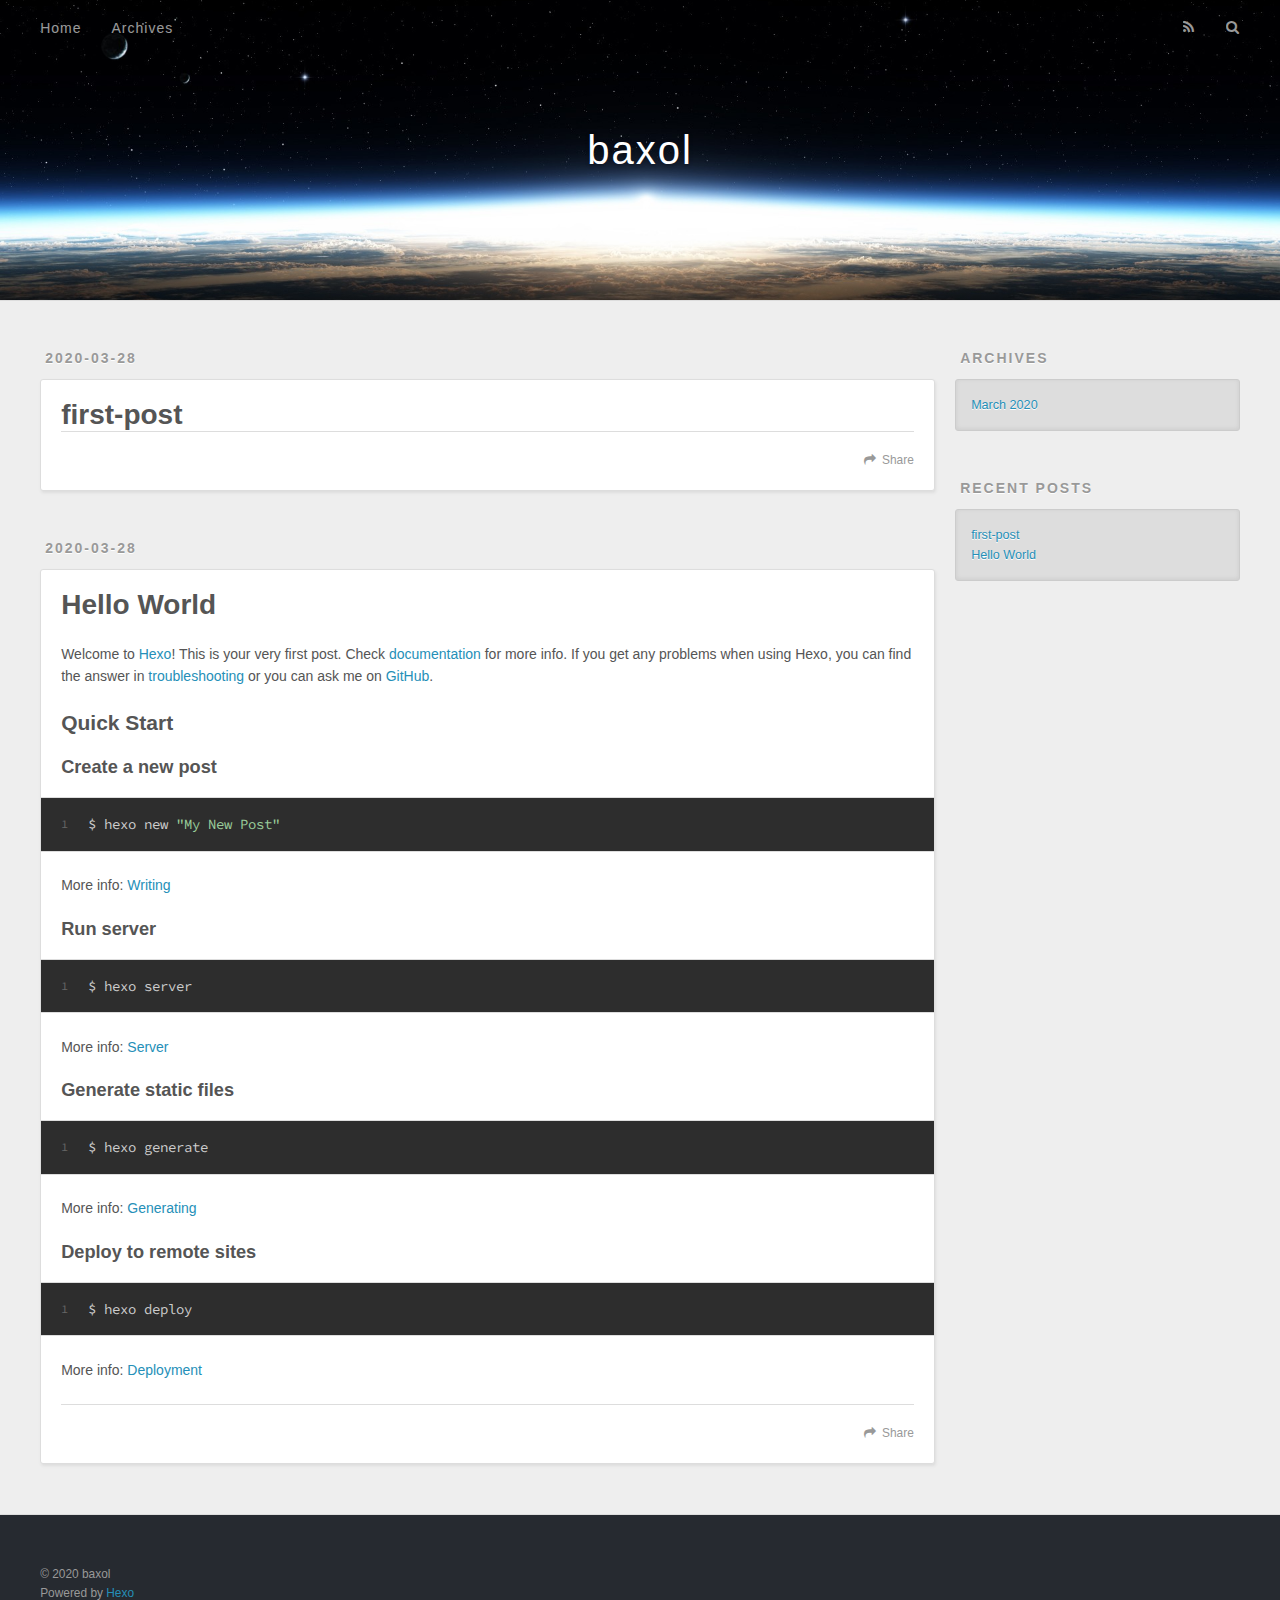
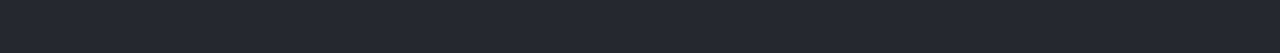
==== index.html @ c167719d "Site updated: 2020-03-28 19:07:55" ====
<!DOCTYPE html>
<html>
<head>
  <meta charset="utf-8">
  

  
  <title>baxol</title>
  <meta name="viewport" content="width=device-width, initial-scale=1, maximum-scale=1">
  <meta name="description" content="baxol&#39;s personal blog">
<meta property="og:type" content="website">
<meta property="og:title" content="baxol">
<meta property="og:url" content="http://baxol.github.io/index.html">
<meta property="og:site_name" content="baxol">
<meta property="og:description" content="baxol&#39;s personal blog">
<meta property="og:locale" content="en_US">
<meta property="article:author" content="baxol">
<meta name="twitter:card" content="summary">
  
    <link rel="alternate" href="/atom.xml" title="baxol" type="application/atom+xml">
  
  
    <link rel="icon" href="/favicon.png">
  
  
    <link href="//fonts.googleapis.com/css?family=Source+Code+Pro" rel="stylesheet" type="text/css">
  
  
<link rel="stylesheet" href="/css/style.css">

<meta name="generator" content="Hexo 4.2.0"></head>

<body>
  <div id="container">
    <div id="wrap">
      <header id="header">
  <div id="banner"></div>
  <div id="header-outer" class="outer">
    <div id="header-title" class="inner">
      <h1 id="logo-wrap">
        <a href="/" id="logo">baxol</a>
      </h1>
      
    </div>
    <div id="header-inner" class="inner">
      <nav id="main-nav">
        <a id="main-nav-toggle" class="nav-icon"></a>
        
          <a class="main-nav-link" href="/">Home</a>
        
          <a class="main-nav-link" href="/archives">Archives</a>
        
      </nav>
      <nav id="sub-nav">
        
          <a id="nav-rss-link" class="nav-icon" href="/atom.xml" title="RSS Feed"></a>
        
        <a id="nav-search-btn" class="nav-icon" title="Search"></a>
      </nav>
      <div id="search-form-wrap">
        <form action="//google.com/search" method="get" accept-charset="UTF-8" class="search-form"><input type="search" name="q" class="search-form-input" placeholder="Search"><button type="submit" class="search-form-submit">&#xF002;</button><input type="hidden" name="sitesearch" value="http://baxol.github.io"></form>
      </div>
    </div>
  </div>
</header>
      <div class="outer">
        <section id="main">
  
    <article id="post-first-post" class="article article-type-post" itemscope itemprop="blogPost">
  <div class="article-meta">
    <a href="/2020/03/28/first-post/" class="article-date">
  <time datetime="2020-03-28T18:02:38.000Z" itemprop="datePublished">2020-03-28</time>
</a>
    
  </div>
  <div class="article-inner">
    
    
      <header class="article-header">
        
  
    <h1 itemprop="name">
      <a class="article-title" href="/2020/03/28/first-post/">first-post</a>
    </h1>
  

      </header>
    
    <div class="article-entry" itemprop="articleBody">
      
        
      
    </div>
    <footer class="article-footer">
      <a data-url="http://baxol.github.io/2020/03/28/first-post/" data-id="ck8bxgp2r0000lwvk8bda05q8" class="article-share-link">Share</a>
      
      
    </footer>
  </div>
  
</article>


  
    <article id="post-hello-world" class="article article-type-post" itemscope itemprop="blogPost">
  <div class="article-meta">
    <a href="/2020/03/28/hello-world/" class="article-date">
  <time datetime="2020-03-28T17:23:17.048Z" itemprop="datePublished">2020-03-28</time>
</a>
    
  </div>
  <div class="article-inner">
    
    
      <header class="article-header">
        
  
    <h1 itemprop="name">
      <a class="article-title" href="/2020/03/28/hello-world/">Hello World</a>
    </h1>
  

      </header>
    
    <div class="article-entry" itemprop="articleBody">
      
        <p>Welcome to <a href="https://hexo.io/" target="_blank" rel="noopener">Hexo</a>! This is your very first post. Check <a href="https://hexo.io/docs/" target="_blank" rel="noopener">documentation</a> for more info. If you get any problems when using Hexo, you can find the answer in <a href="https://hexo.io/docs/troubleshooting.html" target="_blank" rel="noopener">troubleshooting</a> or you can ask me on <a href="https://github.com/hexojs/hexo/issues" target="_blank" rel="noopener">GitHub</a>.</p>
<h2 id="Quick-Start"><a href="#Quick-Start" class="headerlink" title="Quick Start"></a>Quick Start</h2><h3 id="Create-a-new-post"><a href="#Create-a-new-post" class="headerlink" title="Create a new post"></a>Create a new post</h3><figure class="highlight bash"><table><tr><td class="gutter"><pre><span class="line">1</span><br></pre></td><td class="code"><pre><span class="line">$ hexo new <span class="string">"My New Post"</span></span><br></pre></td></tr></table></figure>

<p>More info: <a href="https://hexo.io/docs/writing.html" target="_blank" rel="noopener">Writing</a></p>
<h3 id="Run-server"><a href="#Run-server" class="headerlink" title="Run server"></a>Run server</h3><figure class="highlight bash"><table><tr><td class="gutter"><pre><span class="line">1</span><br></pre></td><td class="code"><pre><span class="line">$ hexo server</span><br></pre></td></tr></table></figure>

<p>More info: <a href="https://hexo.io/docs/server.html" target="_blank" rel="noopener">Server</a></p>
<h3 id="Generate-static-files"><a href="#Generate-static-files" class="headerlink" title="Generate static files"></a>Generate static files</h3><figure class="highlight bash"><table><tr><td class="gutter"><pre><span class="line">1</span><br></pre></td><td class="code"><pre><span class="line">$ hexo generate</span><br></pre></td></tr></table></figure>

<p>More info: <a href="https://hexo.io/docs/generating.html" target="_blank" rel="noopener">Generating</a></p>
<h3 id="Deploy-to-remote-sites"><a href="#Deploy-to-remote-sites" class="headerlink" title="Deploy to remote sites"></a>Deploy to remote sites</h3><figure class="highlight bash"><table><tr><td class="gutter"><pre><span class="line">1</span><br></pre></td><td class="code"><pre><span class="line">$ hexo deploy</span><br></pre></td></tr></table></figure>

<p>More info: <a href="https://hexo.io/docs/one-command-deployment.html" target="_blank" rel="noopener">Deployment</a></p>

      
    </div>
    <footer class="article-footer">
      <a data-url="http://baxol.github.io/2020/03/28/hello-world/" data-id="ck8bxgp2z0001lwvk5sb4cks2" class="article-share-link">Share</a>
      
      
    </footer>
  </div>
  
</article>


  


</section>
        
          <aside id="sidebar">
  
    

  
    

  
    
  
    
  <div class="widget-wrap">
    <h3 class="widget-title">Archives</h3>
    <div class="widget">
      <ul class="archive-list"><li class="archive-list-item"><a class="archive-list-link" href="/archives/2020/03/">March 2020</a></li></ul>
    </div>
  </div>


  
    
  <div class="widget-wrap">
    <h3 class="widget-title">Recent Posts</h3>
    <div class="widget">
      <ul>
        
          <li>
            <a href="/2020/03/28/first-post/">first-post</a>
          </li>
        
          <li>
            <a href="/2020/03/28/hello-world/">Hello World</a>
          </li>
        
      </ul>
    </div>
  </div>

  
</aside>
        
      </div>
      <footer id="footer">
  
  <div class="outer">
    <div id="footer-info" class="inner">
      &copy; 2020 baxol<br>
      Powered by <a href="http://hexo.io/" target="_blank">Hexo</a>
    </div>
  </div>
</footer>
    </div>
    <nav id="mobile-nav">
  
    <a href="/" class="mobile-nav-link">Home</a>
  
    <a href="/archives" class="mobile-nav-link">Archives</a>
  
</nav>
    

<script src="//ajax.googleapis.com/ajax/libs/jquery/2.0.3/jquery.min.js"></script>


  
<link rel="stylesheet" href="/fancybox/jquery.fancybox.css">

  
<script src="/fancybox/jquery.fancybox.pack.js"></script>




<script src="/js/script.js"></script>




  </div>
</body>
</html>
---- css/style.css ----
body {
  width: 100%;
}
body:before,
body:after {
  content: "";
  display: table;
}
body:after {
  clear: both;
}
html,
body,
div,
span,
applet,
object,
iframe,
h1,
h2,
h3,
h4,
h5,
h6,
p,
blockquote,
pre,
a,
abbr,
acronym,
address,
big,
cite,
code,
del,
dfn,
em,
img,
ins,
kbd,
q,
s,
samp,
small,
strike,
strong,
sub,
sup,
tt,
var,
dl,
dt,
dd,
ol,
ul,
li,
fieldset,
form,
label,
legend,
table,
caption,
tbody,
tfoot,
thead,
tr,
th,
td {
  margin: 0;
  padding: 0;
  border: 0;
  outline: 0;
  font-weight: inherit;
  font-style: inherit;
  font-family: inherit;
  font-size: 100%;
  vertical-align: baseline;
}
body {
  line-height: 1;
  color: #000;
  background: #fff;
}
ol,
ul {
  list-style: none;
}
table {
  border-collapse: separate;
  border-spacing: 0;
  vertical-align: middle;
}
caption,
th,
td {
  text-align: left;
  font-weight: normal;
  vertical-align: middle;
}
a img {
  border: none;
}
input,
button {
  margin: 0;
  padding: 0;
}
input::-moz-focus-inner,
button::-moz-focus-inner {
  border: 0;
  padding: 0;
}
@font-face {
  font-family: FontAwesome;
  font-style: normal;
  font-weight: normal;
  src: url("fonts/fontawesome-webfont.eot?v=#4.0.3");
  src: url("fonts/fontawesome-webfont.eot?#iefix&v=#4.0.3") format("embedded-opentype"), url("fonts/fontawesome-webfont.woff?v=#4.0.3") format("woff"), url("fonts/fontawesome-webfont.ttf?v=#4.0.3") format("truetype"), url("fonts/fontawesome-webfont.svg#fontawesomeregular?v=#4.0.3") format("svg");
}
html,
body,
#container {
  height: 100%;
}
body {
  background: #eee;
  font: 14px -apple-system, BlinkMacSystemFont, "Segoe UI", "Roboto", "Oxygen", "Ubuntu", "Cantarell", "Fira Sans", "Droid Sans", "Helvetica Neue", sans-serif;
  -webkit-text-size-adjust: 100%;
}
.outer {
  max-width: 1220px;
  margin: 0 auto;
  padding: 0 20px;
}
.outer:before,
.outer:after {
  content: "";
  display: table;
}
.outer:after {
  clear: both;
}
.inner {
  display: inline;
  float: left;
  width: 98.33333333333333%;
  margin: 0 0.833333333333333%;
}
.left,
.alignleft {
  float: left;
}
.right,
.alignright {
  float: right;
}
.clear {
  clear: both;
}
#container {
  position: relative;
}
.mobile-nav-on {
  overflow: hidden;
}
#wrap {
  height: 100%;
  width: 100%;
  position: absolute;
  top: 0;
  left: 0;
  -webkit-transition: 0.2s ease-out;
  -moz-transition: 0.2s ease-out;
  -ms-transition: 0.2s ease-out;
  transition: 0.2s ease-out;
  z-index: 1;
  background: #eee;
}
.mobile-nav-on #wrap {
  left: 280px;
}
@media screen and (min-width: 768px) {
  #main {
    display: inline;
    float: left;
    width: 73.33333333333333%;
    margin: 0 0.833333333333333%;
  }
}
.article-date,
.article-category-link,
.archive-year,
.widget-title {
  text-decoration: none;
  text-transform: uppercase;
  letter-spacing: 2px;
  color: #999;
  margin-bottom: 1em;
  margin-left: 5px;
  line-height: 1em;
  text-shadow: 0 1px #fff;
  font-weight: bold;
}
.article-inner,
.archive-article-inner {
  background: #fff;
  -webkit-box-shadow: 1px 2px 3px #ddd;
  box-shadow: 1px 2px 3px #ddd;
  border: 1px solid #ddd;
  border-radius: 3px;
}
.article-entry h1,
.widget h1 {
  font-size: 2em;
}
.article-entry h2,
.widget h2 {
  font-size: 1.5em;
}
.article-entry h3,
.widget h3 {
  font-size: 1.3em;
}
.article-entry h4,
.widget h4 {
  font-size: 1.2em;
}
.article-entry h5,
.widget h5 {
  font-size: 1em;
}
.article-entry h6,
.widget h6 {
  font-size: 1em;
  color: #999;
}
.article-entry hr,
.widget hr {
  border: 1px dashed #ddd;
}
.article-entry strong,
.widget strong {
  font-weight: bold;
}
.article-entry em,
.widget em,
.article-entry cite,
.widget cite {
  font-style: italic;
}
.article-entry sup,
.widget sup,
.article-entry sub,
.widget sub {
  font-size: 0.75em;
  line-height: 0;
  position: relative;
  vertical-align: baseline;
}
.article-entry sup,
.widget sup {
  top: -0.5em;
}
.article-entry sub,
.widget sub {
  bottom: -0.2em;
}
.article-entry small,
.widget small {
  font-size: 0.85em;
}
.article-entry acronym,
.widget acronym,
.article-entry abbr,
.widget abbr {
  border-bottom: 1px dotted;
}
.article-entry ul,
.widget ul,
.article-entry ol,
.widget ol,
.article-entry dl,
.widget dl {
  margin: 0 20px;
  line-height: 1.6em;
}
.article-entry ul ul,
.widget ul ul,
.article-entry ol ul,
.widget ol ul,
.article-entry ul ol,
.widget ul ol,
.article-entry ol ol,
.widget ol ol {
  margin-top: 0;
  margin-bottom: 0;
}
.article-entry ul,
.widget ul {
  list-style: disc;
}
.article-entry ol,
.widget ol {
  list-style: decimal;
}
.article-entry dt,
.widget dt {
  font-weight: bold;
}
#header {
  height: 300px;
  position: relative;
  border-bottom: 1px solid #ddd;
}
#header:before,
#header:after {
  content: "";
  position: absolute;
  left: 0;
  right: 0;
  height: 40px;
}
#header:before {
  top: 0;
  background: -webkit-linear-gradient(rgba(0,0,0,0.2), transparent);
  background: -moz-linear-gradient(rgba(0,0,0,0.2), transparent);
  background: -ms-linear-gradient(rgba(0,0,0,0.2), transparent);
  background: linear-gradient(rgba(0,0,0,0.2), transparent);
}
#header:after {
  bottom: 0;
  background: -webkit-linear-gradient(transparent, rgba(0,0,0,0.2));
  background: -moz-linear-gradient(transparent, rgba(0,0,0,0.2));
  background: -ms-linear-gradient(transparent, rgba(0,0,0,0.2));
  background: linear-gradient(transparent, rgba(0,0,0,0.2));
}
#header-outer {
  height: 100%;
  position: relative;
}
#header-inner {
  position: relative;
  overflow: hidden;
}
#banner {
  position: absolute;
  top: 0;
  left: 0;
  width: 100%;
  height: 100%;
  background: url("images/banner.jpg") center #000;
  -webkit-background-size: cover;
  -moz-background-size: cover;
  background-size: cover;
  z-index: -1;
}
#header-title {
  text-align: center;
  height: 40px;
  position: absolute;
  top: 50%;
  left: 0;
  margin-top: -20px;
}
#logo,
#subtitle {
  text-decoration: none;
  color: #fff;
  font-weight: 300;
  text-shadow: 0 1px 4px rgba(0,0,0,0.3);
}
#logo {
  font-size: 40px;
  line-height: 40px;
  letter-spacing: 2px;
}
#subtitle {
  font-size: 16px;
  line-height: 16px;
  letter-spacing: 1px;
}
#subtitle-wrap {
  margin-top: 16px;
}
#main-nav {
  float: left;
  margin-left: -15px;
}
.nav-icon,
.main-nav-link {
  float: left;
  color: #fff;
  opacity: 0.6;
  text-decoration: none;
  text-shadow: 0 1px rgba(0,0,0,0.2);
  -webkit-transition: opacity 0.2s;
  -moz-transition: opacity 0.2s;
  -ms-transition: opacity 0.2s;
  transition: opacity 0.2s;
  display: block;
  padding: 20px 15px;
}
.nav-icon:hover,
.main-nav-link:hover {
  opacity: 1;
}
.nav-icon {
  font-family: FontAwesome;
  text-align: center;
  font-size: 14px;
  width: 14px;
  height: 14px;
  padding: 20px 15px;
  position: relative;
  cursor: pointer;
}
.main-nav-link {
  font-weight: 300;
  letter-spacing: 1px;
}
@media screen and (max-width: 479px) {
  .main-nav-link {
    display: none;
  }
}
#main-nav-toggle {
  display: none;
}
#main-nav-toggle:before {
  content: "\f0c9";
}
@media screen and (max-width: 479px) {
  #main-nav-toggle {
    display: block;
  }
}
#sub-nav {
  float: right;
  margin-right: -15px;
}
#nav-rss-link:before {
  content: "\f09e";
}
#nav-search-btn:before {
  content: "\f002";
}
#search-form-wrap {
  position: absolute;
  top: 15px;
  width: 150px;
  height: 30px;
  right: -150px;
  opacity: 0;
  -webkit-transition: 0.2s ease-out;
  -moz-transition: 0.2s ease-out;
  -ms-transition: 0.2s ease-out;
  transition: 0.2s ease-out;
}
#search-form-wrap.on {
  opacity: 1;
  right: 0;
}
@media screen and (max-width: 479px) {
  #search-form-wrap {
    width: 100%;
    right: -100%;
  }
}
.search-form {
  position: absolute;
  top: 0;
  left: 0;
  right: 0;
  background: #fff;
  padding: 5px 15px;
  border-radius: 15px;
  -webkit-box-shadow: 0 0 10px rgba(0,0,0,0.3);
  box-shadow: 0 0 10px rgba(0,0,0,0.3);
}
.search-form-input {
  border: none;
  background: none;
  color: #555;
  width: 100%;
  font: 13px -apple-system, BlinkMacSystemFont, "Segoe UI", "Roboto", "Oxygen", "Ubuntu", "Cantarell", "Fira Sans", "Droid Sans", "Helvetica Neue", sans-serif;
  outline: none;
}
.search-form-input::-webkit-search-results-decoration,
.search-form-input::-webkit-search-cancel-button {
  -webkit-appearance: none;
}
.search-form-submit {
  position: absolute;
  top: 50%;
  right: 10px;
  margin-top: -7px;
  font: 13px FontAwesome;
  border: none;
  background: none;
  color: #bbb;
  cursor: pointer;
}
.search-form-submit:hover,
.search-form-submit:focus {
  color: #777;
}
.article {
  margin: 50px 0;
}
.article-inner {
  overflow: hidden;
}
.article-meta:before,
.article-meta:after {
  content: "";
  display: table;
}
.article-meta:after {
  clear: both;
}
.article-date {
  float: left;
}
.article-category {
  float: left;
  line-height: 1em;
  color: #ccc;
  text-shadow: 0 1px #fff;
  margin-left: 8px;
}
.article-category:before {
  content: "\2022";
}
.article-category-link {
  margin: 0 12px 1em;
}
.article-header {
  padding: 20px 20px 0;
}
.article-title {
  text-decoration: none;
  font-size: 2em;
  font-weight: bold;
  color: #555;
  line-height: 1.1em;
  -webkit-transition: color 0.2s;
  -moz-transition: color 0.2s;
  -ms-transition: color 0.2s;
  transition: color 0.2s;
}
a.article-title:hover {
  color: #258fb8;
}
.article-entry {
  color: #555;
  padding: 0 20px;
}
.article-entry:before,
.article-entry:after {
  content: "";
  display: table;
}
.article-entry:after {
  clear: both;
}
.article-entry p,
.article-entry table {
  line-height: 1.6em;
  margin: 1.6em 0;
}
.article-entry h1,
.article-entry h2,
.article-entry h3,
.article-entry h4,
.article-entry h5,
.article-entry h6 {
  font-weight: bold;
}
.article-entry h1,
.article-entry h2,
.article-entry h3,
.article-entry h4,
.article-entry h5,
.article-entry h6 {
  line-height: 1.1em;
  margin: 1.1em 0;
}
.article-entry a {
  color: #258fb8;
  text-decoration: none;
}
.article-entry a:hover {
  text-decoration: underline;
}
.article-entry ul,
.article-entry ol,
.article-entry dl {
  margin-top: 1.6em;
  margin-bottom: 1.6em;
}
.article-entry img,
.article-entry video {
  max-width: 100%;
  height: auto;
  display: block;
  margin: auto;
}
.article-entry iframe {
  border: none;
}
.article-entry table {
  width: 100%;
  border-collapse: collapse;
  border-spacing: 0;
}
.article-entry th {
  font-weight: bold;
  border-bottom: 3px solid #ddd;
  padding-bottom: 0.5em;
}
.article-entry td {
  border-bottom: 1px solid #ddd;
  padding: 10px 0;
}
.article-entry blockquote {
  font-family: Georgia, "Times New Roman", serif;
  font-size: 1.4em;
  margin: 1.6em 20px;
  text-align: center;
}
.article-entry blockquote footer {
  font-size: 14px;
  margin: 1.6em 0;
  font-family: -apple-system, BlinkMacSystemFont, "Segoe UI", "Roboto", "Oxygen", "Ubuntu", "Cantarell", "Fira Sans", "Droid Sans", "Helvetica Neue", sans-serif;
}
.article-entry blockquote footer cite:before {
  content: "—";
  padding: 0 0.5em;
}
.article-entry .pullquote {
  text-align: left;
  width: 45%;
  margin: 0;
}
.article-entry .pullquote.left {
  margin-left: 0.5em;
  margin-right: 1em;
}
.article-entry .pullquote.right {
  margin-right: 0.5em;
  margin-left: 1em;
}
.article-entry .caption {
  color: #999;
  display: block;
  font-size: 0.9em;
  margin-top: 0.5em;
  position: relative;
  text-align: center;
}
.article-entry .video-container {
  position: relative;
  padding-top: 56.25%;
  height: 0;
  overflow: hidden;
}
.article-entry .video-container iframe,
.article-entry .video-container object,
.article-entry .video-container embed {
  position: absolute;
  top: 0;
  left: 0;
  width: 100%;
  height: 100%;
  margin-top: 0;
}
.article-more-link a {
  display: inline-block;
  line-height: 1em;
  padding: 6px 15px;
  border-radius: 15px;
  background: #eee;
  color: #999;
  text-shadow: 0 1px #fff;
  text-decoration: none;
}
.article-more-link a:hover {
  background: #258fb8;
  color: #fff;
  text-decoration: none;
  text-shadow: 0 1px #1e7293;
}
.article-footer {
  font-size: 0.85em;
  line-height: 1.6em;
  border-top: 1px solid #ddd;
  padding-top: 1.6em;
  margin: 0 20px 20px;
}
.article-footer:before,
.article-footer:after {
  content: "";
  display: table;
}
.article-footer:after {
  clear: both;
}
.article-footer a {
  color: #999;
  text-decoration: none;
}
.article-footer a:hover {
  color: #555;
}
.article-tag-list-item {
  float: left;
  margin-right: 10px;
}
.article-tag-list-link:before {
  content: "#";
}
.article-comment-link {
  float: right;
}
.article-comment-link:before {
  content: "\f075";
  font-family: FontAwesome;
  padding-right: 8px;
}
.article-share-link {
  cursor: pointer;
  float: right;
  margin-left: 20px;
}
.article-share-link:before {
  content: "\f064";
  font-family: FontAwesome;
  padding-right: 6px;
}
#article-nav {
  position: relative;
}
#article-nav:before,
#article-nav:after {
  content: "";
  display: table;
}
#article-nav:after {
  clear: both;
}
@media screen and (min-width: 768px) {
  #article-nav {
    margin: 50px 0;
  }
  #article-nav:before {
    width: 8px;
    height: 8px;
    position: absolute;
    top: 50%;
    left: 50%;
    margin-top: -4px;
    margin-left: -4px;
    content: "";
    border-radius: 50%;
    background: #ddd;
    -webkit-box-shadow: 0 1px 2px #fff;
    box-shadow: 0 1px 2px #fff;
  }
}
.article-nav-link-wrap {
  text-decoration: none;
  text-shadow: 0 1px #fff;
  color: #999;
  -webkit-box-sizing: border-box;
  -moz-box-sizing: border-box;
  box-sizing: border-box;
  margin-top: 50px;
  text-align: center;
  display: block;
}
.article-nav-link-wrap:hover {
  color: #555;
}
@media screen and (min-width: 768px) {
  .article-nav-link-wrap {
    width: 50%;
    margin-top: 0;
  }
}
@media screen and (min-width: 768px) {
  #article-nav-newer {
    float: left;
    text-align: right;
    padding-right: 20px;
  }
}
@media screen and (min-width: 768px) {
  #article-nav-older {
    float: right;
    text-align: left;
    padding-left: 20px;
  }
}
.article-nav-caption {
  text-transform: uppercase;
  letter-spacing: 2px;
  color: #ddd;
  line-height: 1em;
  font-weight: bold;
}
#article-nav-newer .article-nav-caption {
  margin-right: -2px;
}
.article-nav-title {
  font-size: 0.85em;
  line-height: 1.6em;
  margin-top: 0.5em;
}
.article-share-box {
  position: absolute;
  display: none;
  background: #fff;
  -webkit-box-shadow: 1px 2px 10px rgba(0,0,0,0.2);
  box-shadow: 1px 2px 10px rgba(0,0,0,0.2);
  border-radius: 3px;
  margin-left: -145px;
  overflow: hidden;
  z-index: 1;
}
.article-share-box.on {
  display: block;
}
.article-share-input {
  width: 100%;
  background: none;
  -webkit-box-sizing: border-box;
  -moz-box-sizing: border-box;
  box-sizing: border-box;
  font: 14px -apple-system, BlinkMacSystemFont, "Segoe UI", "Roboto", "Oxygen", "Ubuntu", "Cantarell", "Fira Sans", "Droid Sans", "Helvetica Neue", sans-serif;
  padding: 0 15px;
  color: #555;
  outline: none;
  border: 1px solid #ddd;
  border-radius: 3px 3px 0 0;
  height: 36px;
  line-height: 36px;
}
.article-share-links {
  background: #eee;
}
.article-share-links:before,
.article-share-links:after {
  content: "";
  display: table;
}
.article-share-links:after {
  clear: both;
}
.article-share-twitter,
.article-share-facebook,
.article-share-pinterest,
.article-share-google {
  width: 50px;
  height: 36px;
  display: block;
  float: left;
  position: relative;
  color: #999;
  text-shadow: 0 1px #fff;
}
.article-share-twitter:before,
.article-share-facebook:before,
.article-share-pinterest:before,
.article-share-google:before {
  font-size: 20px;
  font-family: FontAwesome;
  width: 20px;
  height: 20px;
  position: absolute;
  top: 50%;
  left: 50%;
  margin-top: -10px;
  margin-left: -10px;
  text-align: center;
}
.article-share-twitter:hover,
.article-share-facebook:hover,
.article-share-pinterest:hover,
.article-share-google:hover {
  color: #fff;
}
.article-share-twitter:before {
  content: "\f099";
}
.article-share-twitter:hover {
  background: #00aced;
  text-shadow: 0 1px #008abe;
}
.article-share-facebook:before {
  content: "\f09a";
}
.article-share-facebook:hover {
  background: #3b5998;
  text-shadow: 0 1px #2f477a;
}
.article-share-pinterest:before {
  content: "\f0d2";
}
.article-share-pinterest:hover {
  background: #cb2027;
  text-shadow: 0 1px #a21a1f;
}
.article-share-google:before {
  content: "\f0d5";
}
.article-share-google:hover {
  background: #dd4b39;
  text-shadow: 0 1px #be3221;
}
.article-gallery {
  background: #000;
  position: relative;
}
.article-gallery-photos {
  position: relative;
  overflow: hidden;
}
.article-gallery-img {
  display: none;
  max-width: 100%;
}
.article-gallery-img:first-child {
  display: block;
}
.article-gallery-img.loaded {
  position: absolute;
  display: block;
}
.article-gallery-img img {
  display: block;
  max-width: 100%;
  margin: 0 auto;
}
#comments {
  background: #fff;
  -webkit-box-shadow: 1px 2px 3px #ddd;
  box-shadow: 1px 2px 3px #ddd;
  padding: 20px;
  border: 1px solid #ddd;
  border-radius: 3px;
  margin: 50px 0;
}
#comments a {
  color: #258fb8;
}
.archives-wrap {
  margin: 50px 0;
}
.archives:before,
.archives:after {
  content: "";
  display: table;
}
.archives:after {
  clear: both;
}
.archive-year-wrap {
  margin-bottom: 1em;
}
.archives {
  -webkit-column-gap: 10px;
  -moz-column-gap: 10px;
  column-gap: 10px;
}
@media screen and (min-width: 480px) and (max-width: 767px) {
  .archives {
    -webkit-column-count: 2;
    -moz-column-count: 2;
    column-count: 2;
  }
}
@media screen and (min-width: 768px) {
  .archives {
    -webkit-column-count: 3;
    -moz-column-count: 3;
    column-count: 3;
  }
}
.archive-article {
  -webkit-column-break-inside: avoid;
  page-break-inside: avoid;
  overflow: hidden;
  break-inside: avoid-column;
}
.archive-article-inner {
  padding: 10px;
  margin-bottom: 15px;
}
.archive-article-title {
  text-decoration: none;
  font-weight: bold;
  color: #555;
  -webkit-transition: color 0.2s;
  -moz-transition: color 0.2s;
  -ms-transition: color 0.2s;
  transition: color 0.2s;
  line-height: 1.6em;
}
.archive-article-title:hover {
  color: #258fb8;
}
.archive-article-footer {
  margin-top: 1em;
}
.archive-article-date {
  color: #999;
  text-decoration: none;
  font-size: 0.85em;
  line-height: 1em;
  margin-bottom: 0.5em;
  display: block;
}
#page-nav {
  margin: 50px auto;
  background: #fff;
  -webkit-box-shadow: 1px 2px 3px #ddd;
  box-shadow: 1px 2px 3px #ddd;
  border: 1px solid #ddd;
  border-radius: 3px;
  text-align: center;
  color: #999;
  overflow: hidden;
}
#page-nav:before,
#page-nav:after {
  content: "";
  display: table;
}
#page-nav:after {
  clear: both;
}
#page-nav a,
#page-nav span {
  padding: 10px 20px;
  line-height: 1;
  height: 2ex;
}
#page-nav a {
  color: #999;
  text-decoration: none;
}
#page-nav a:hover {
  background: #999;
  color: #fff;
}
#page-nav .prev {
  float: left;
}
#page-nav .next {
  float: right;
}
#page-nav .page-number {
  display: inline-block;
}
@media screen and (max-width: 479px) {
  #page-nav .page-number {
    display: none;
  }
}
#page-nav .current {
  color: #555;
  font-weight: bold;
}
#page-nav .space {
  color: #ddd;
}
#footer {
  background: #262a30;
  padding: 50px 0;
  border-top: 1px solid #ddd;
  color: #999;
}
#footer a {
  color: #258fb8;
  text-decoration: none;
}
#footer a:hover {
  text-decoration: underline;
}
#footer-info {
  line-height: 1.6em;
  font-size: 0.85em;
}
.article-entry pre,
.article-entry .highlight {
  background: #2d2d2d;
  margin: 0 -20px;
  padding: 15px 20px;
  border-style: solid;
  border-color: #ddd;
  border-width: 1px 0;
  overflow: auto;
  color: #ccc;
  line-height: 22.400000000000002px;
}
.article-entry .highlight .gutter pre,
.article-entry .gist .gist-file .gist-data .line-numbers {
  color: #666;
  font-size: 0.85em;
}
.article-entry pre,
.article-entry code {
  font-family: "Source Code Pro", Consolas, Monaco, Menlo, Consolas, monospace;
}
.article-entry code {
  background: #eee;
  text-shadow: 0 1px #fff;
  padding: 0 0.3em;
}
.article-entry pre code {
  background: none;
  text-shadow: none;
  padding: 0;
}
.article-entry .highlight pre {
  border: none;
  margin: 0;
  padding: 0;
}
.article-entry .highlight table {
  margin: 0;
  width: auto;
}
.article-entry .highlight td {
  border: none;
  padding: 0;
}
.article-entry .highlight figcaption {
  font-size: 0.85em;
  color: #999;
  line-height: 1em;
  margin-bottom: 1em;
}
.article-entry .highlight figcaption:before,
.article-entry .highlight figcaption:after {
  content: "";
  display: table;
}
.article-entry .highlight figcaption:after {
  clear: both;
}
.article-entry .highlight figcaption a {
  float: right;
}
.article-entry .highlight .gutter pre {
  text-align: right;
  padding-right: 20px;
}
.article-entry .highlight .line {
  height: 22.400000000000002px;
}
.article-entry .highlight .line.marked {
  background: #515151;
}
.article-entry .gist {
  margin: 0 -20px;
  border-style: solid;
  border-color: #ddd;
  border-width: 1px 0;
  background: #2d2d2d;
  padding: 15px 20px 15px 0;
}
.article-entry .gist .gist-file {
  border: none;
  font-family: "Source Code Pro", Consolas, Monaco, Menlo, Consolas, monospace;
  margin: 0;
}
.article-entry .gist .gist-file .gist-data {
  background: none;
  border: none;
}
.article-entry .gist .gist-file .gist-data .line-numbers {
  background: none;
  border: none;
  padding: 0 20px 0 0;
}
.article-entry .gist .gist-file .gist-data .line-data {
  padding: 0 !important;
}
.article-entry .gist .gist-file .highlight {
  margin: 0;
  padding: 0;
  border: none;
}
.article-entry .gist .gist-file .gist-meta {
  background: #2d2d2d;
  color: #999;
  font: 0.85em -apple-system, BlinkMacSystemFont, "Segoe UI", "Roboto", "Oxygen", "Ubuntu", "Cantarell", "Fira Sans", "Droid Sans", "Helvetica Neue", sans-serif;
  text-shadow: 0 0;
  padding: 0;
  margin-top: 1em;
  margin-left: 20px;
}
.article-entry .gist .gist-file .gist-meta a {
  color: #258fb8;
  font-weight: normal;
}
.article-entry .gist .gist-file .gist-meta a:hover {
  text-decoration: underline;
}
pre .comment,
pre .title {
  color: #999;
}
pre .variable,
pre .attribute,
pre .tag,
pre .regexp,
pre .ruby .constant,
pre .xml .tag .title,
pre .xml .pi,
pre .xml .doctype,
pre .html .doctype,
pre .css .id,
pre .css .class,
pre .css .pseudo {
  color: #f2777a;
}
pre .number,
pre .preprocessor,
pre .built_in,
pre .literal,
pre .params,
pre .constant {
  color: #f99157;
}
pre .class,
pre .ruby .class .title,
pre .css .rules .attribute {
  color: #9c9;
}
pre .string,
pre .value,
pre .inheritance,
pre .header,
pre .ruby .symbol,
pre .xml .cdata {
  color: #9c9;
}
pre .css .hexcolor {
  color: #6cc;
}
pre .function,
pre .python .decorator,
pre .python .title,
pre .ruby .function .title,
pre .ruby .title .keyword,
pre .perl .sub,
pre .javascript .title,
pre .coffeescript .title {
  color: #69c;
}
pre .keyword,
pre .javascript .function {
  color: #c9c;
}
@media screen and (max-width: 479px) {
  #mobile-nav {
    position: absolute;
    top: 0;
    left: 0;
    width: 280px;
    height: 100%;
    background: #191919;
    border-right: 1px solid #fff;
  }
}
@media screen and (max-width: 479px) {
  .mobile-nav-link {
    display: block;
    color: #999;
    text-decoration: none;
    padding: 15px 20px;
    font-weight: bold;
  }
  .mobile-nav-link:hover {
    color: #fff;
  }
}
@media screen and (min-width: 768px) {
  #sidebar {
    display: inline;
    float: left;
    width: 23.333333333333332%;
    margin: 0 0.833333333333333%;
  }
}
.widget-wrap {
  margin: 50px 0;
}
.widget {
  color: #777;
  text-shadow: 0 1px #fff;
  background: #ddd;
  -webkit-box-shadow: 0 -1px 4px #ccc inset;
  box-shadow: 0 -1px 4px #ccc inset;
  border: 1px solid #ccc;
  padding: 15px;
  border-radius: 3px;
}
.widget a {
  color: #258fb8;
  text-decoration: none;
}
.widget a:hover {
  text-decoration: underline;
}
.widget ul ul,
.widget ol ul,
.widget dl ul,
.widget ul ol,
.widget ol ol,
.widget dl ol,
.widget ul dl,
.widget ol dl,
.widget dl dl {
  margin-left: 15px;
  list-style: disc;
}
.widget {
  line-height: 1.6em;
  word-wrap: break-word;
  font-size: 0.9em;
}
.widget ul,
.widget ol {
  list-style: none;
  margin: 0;
}
.widget ul ul,
.widget ol ul,
.widget ul ol,
.widget ol ol {
  margin: 0 20px;
}
.widget ul ul,
.widget ol ul {
  list-style: disc;
}
.widget ul ol,
.widget ol ol {
  list-style: decimal;
}
.category-list-count,
.tag-list-count,
.archive-list-count {
  padding-left: 5px;
  color: #999;
  font-size: 0.85em;
}
.category-list-count:before,
.tag-list-count:before,
.archive-list-count:before {
  content: "(";
}
.category-list-count:after,
.tag-list-count:after,
.archive-list-count:after {
  content: ")";
}
.tagcloud a {
  margin-right: 5px;
  display: inline-block;
}
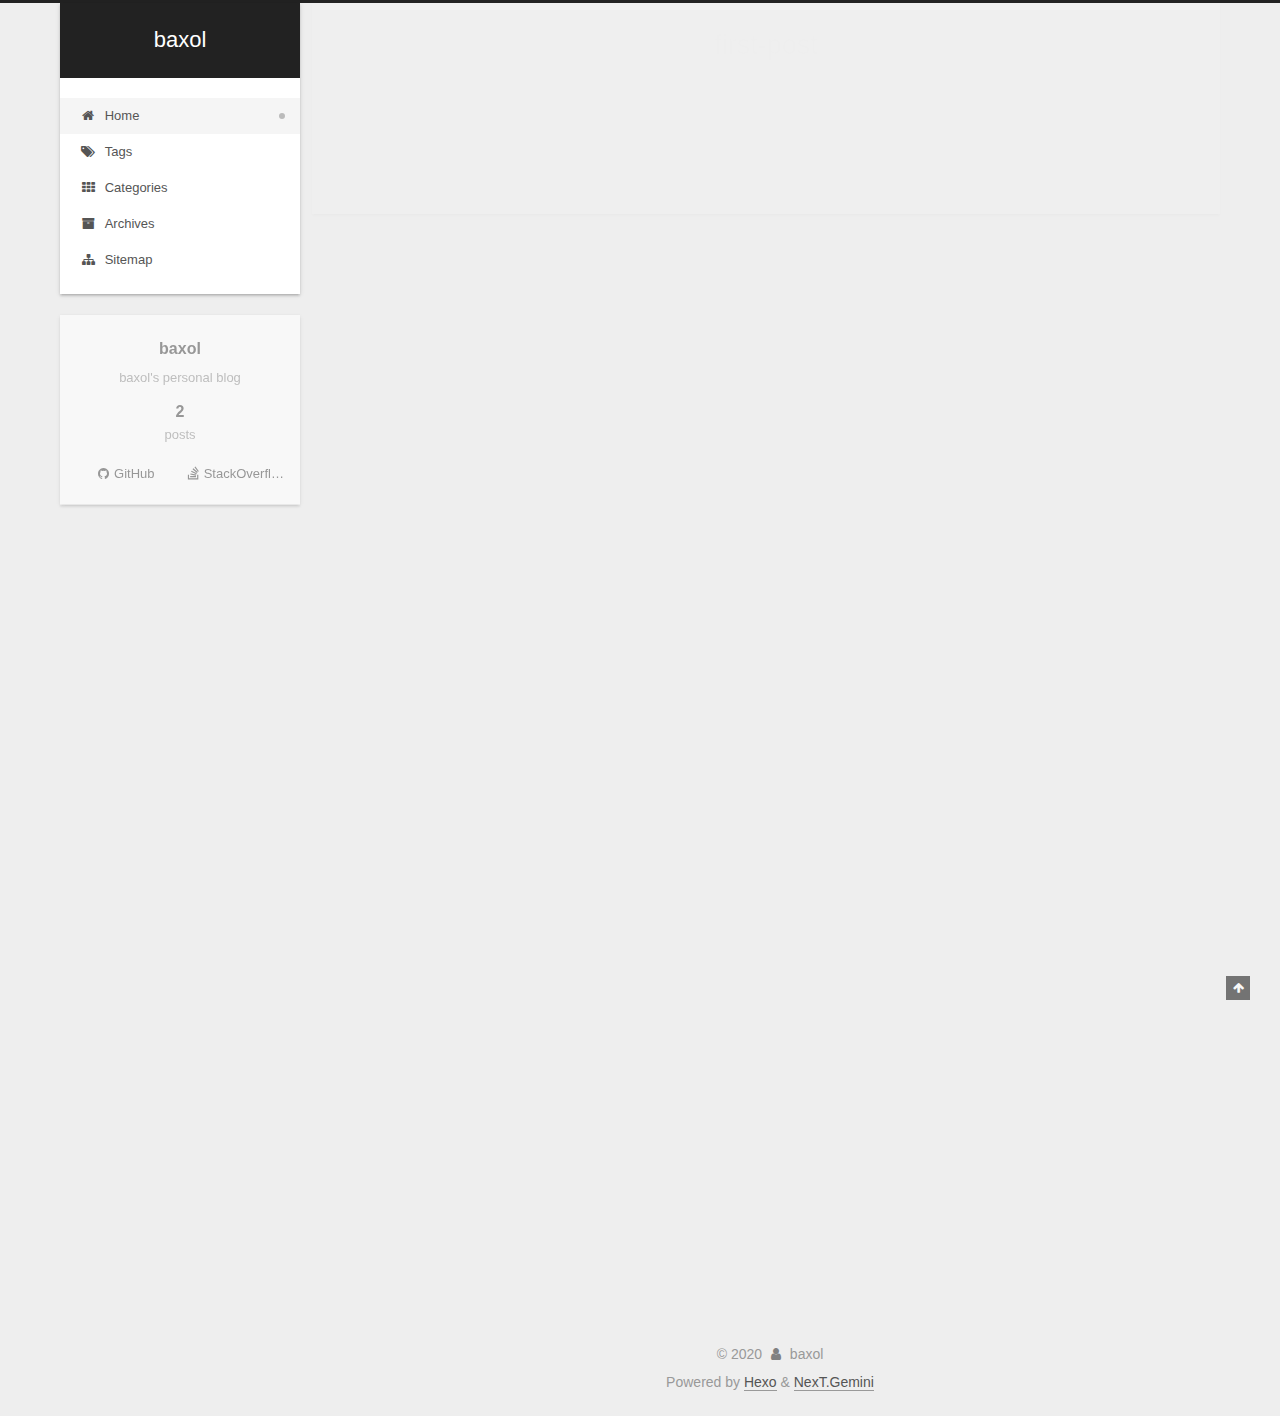
==== commit e7f8e235: "Site updated: 2020-03-29 00:00:47" ====
--- a/index.html
+++ b/index.html
@@ -1,12 +1,25 @@
 <!DOCTYPE html>
-<html>
+<html lang="en">
 <head>
-  <meta charset="utf-8">
-  
-
-  
-  <title>baxol</title>
-  <meta name="viewport" content="width=device-width, initial-scale=1, maximum-scale=1">
+  <meta charset="UTF-8">
+<meta name="viewport" content="width=device-width, initial-scale=1, maximum-scale=2">
+<meta name="theme-color" content="#222">
+<meta name="generator" content="Hexo 4.2.0">
+  <link rel="apple-touch-icon" sizes="180x180" href="/images/apple-touch-icon-next.png">
+  <link rel="icon" type="image/png" sizes="32x32" href="/images/favicon-32x32-next.png">
+  <link rel="icon" type="image/png" sizes="16x16" href="/images/favicon-16x16-next.png">
+  <link rel="mask-icon" href="/images/logo.svg" color="#222">
+
+<link rel="stylesheet" href="/css/main.css">
+
+
+<link rel="stylesheet" href="/lib/font-awesome/css/font-awesome.min.css">
+
+<script id="hexo-configurations">
+    var NexT = window.NexT || {};
+    var CONFIG = {"hostname":"baxol.github.io","root":"/","scheme":"Gemini","version":"7.7.2","exturl":false,"sidebar":{"position":"left","display":"post","padding":18,"offset":12,"onmobile":false},"copycode":{"enable":false,"show_result":false,"style":null},"back2top":{"enable":true,"sidebar":false,"scrollpercent":false},"bookmark":{"enable":false,"color":"#222","save":"auto"},"fancybox":false,"mediumzoom":false,"lazyload":false,"pangu":false,"comments":{"style":"tabs","active":null,"storage":true,"lazyload":false,"nav":null},"algolia":{"hits":{"per_page":10},"labels":{"input_placeholder":"Search for Posts","hits_empty":"We didn't find any results for the search: ${query}","hits_stats":"${hits} results found in ${time} ms"}},"localsearch":{"enable":false,"trigger":"auto","top_n_per_article":1,"unescape":false,"preload":false},"motion":{"enable":true,"async":false,"transition":{"post_block":"fadeIn","post_header":"slideDownIn","post_body":"slideDownIn","coll_header":"slideLeftIn","sidebar":"slideUpIn"}}};
+  </script>
+
   <meta name="description" content="baxol&#39;s personal blog">
 <meta property="og:type" content="website">
 <meta property="og:title" content="baxol">
@@ -16,223 +29,426 @@
 <meta property="og:locale" content="en_US">
 <meta property="article:author" content="baxol">
 <meta name="twitter:card" content="summary">
-  
-    <link rel="alternate" href="/atom.xml" title="baxol" type="application/atom+xml">
-  
-  
-    <link rel="icon" href="/favicon.png">
-  
-  
-    <link href="//fonts.googleapis.com/css?family=Source+Code+Pro" rel="stylesheet" type="text/css">
-  
-  
-<link rel="stylesheet" href="/css/style.css">
-
-<meta name="generator" content="Hexo 4.2.0"></head>
-
-<body>
-  <div id="container">
-    <div id="wrap">
-      <header id="header">
-  <div id="banner"></div>
-  <div id="header-outer" class="outer">
-    <div id="header-title" class="inner">
-      <h1 id="logo-wrap">
-        <a href="/" id="logo">baxol</a>
-      </h1>
+
+<link rel="canonical" href="http://baxol.github.io/">
+
+
+<script id="page-configurations">
+  // https://hexo.io/docs/variables.html
+  CONFIG.page = {
+    sidebar: "",
+    isHome : true,
+    isPost : false,
+    lang   : 'en'
+  };
+</script>
+
+  <title>baxol</title>
+  
+
+
+
+
+
+
+  <noscript>
+  <style>
+  .use-motion .brand,
+  .use-motion .menu-item,
+  .sidebar-inner,
+  .use-motion .post-block,
+  .use-motion .pagination,
+  .use-motion .comments,
+  .use-motion .post-header,
+  .use-motion .post-body,
+  .use-motion .collection-header { opacity: initial; }
+
+  .use-motion .site-title,
+  .use-motion .site-subtitle {
+    opacity: initial;
+    top: initial;
+  }
+
+  .use-motion .logo-line-before i { left: initial; }
+  .use-motion .logo-line-after i { right: initial; }
+  </style>
+</noscript>
+
+</head>
+
+<body itemscope itemtype="http://schema.org/WebPage">
+  <div class="container use-motion">
+    <div class="headband"></div>
+
+    <header class="header" itemscope itemtype="http://schema.org/WPHeader">
+      <div class="header-inner"><div class="site-brand-container">
+  <div class="site-nav-toggle">
+    <div class="toggle" aria-label="Toggle navigation bar">
+      <span class="toggle-line toggle-line-first"></span>
+      <span class="toggle-line toggle-line-middle"></span>
+      <span class="toggle-line toggle-line-last"></span>
+    </div>
+  </div>
+
+  <div class="site-meta">
+
+    <a href="/" class="brand" rel="start">
+      <span class="logo-line-before"><i></i></span>
+      <h1 class="site-title">baxol</h1>
+      <span class="logo-line-after"><i></i></span>
+    </a>
+  </div>
+
+  <div class="site-nav-right">
+    <div class="toggle popup-trigger">
+    </div>
+  </div>
+</div>
+
+
+
+
+<nav class="site-nav">
+  <ul id="menu" class="menu">
+        <li class="menu-item menu-item-home">
+
+    <a href="/" rel="section"><i class="fa fa-fw fa-home"></i>Home</a>
+
+  </li>
+        <li class="menu-item menu-item-tags">
+
+    <a href="/tags/" rel="section"><i class="fa fa-fw fa-tags"></i>Tags</a>
+
+  </li>
+        <li class="menu-item menu-item-categories">
+
+    <a href="/categories/" rel="section"><i class="fa fa-fw fa-th"></i>Categories</a>
+
+  </li>
+        <li class="menu-item menu-item-archives">
+
+    <a href="/archives/" rel="section"><i class="fa fa-fw fa-archive"></i>Archives</a>
+
+  </li>
+        <li class="menu-item menu-item-sitemap">
+
+    <a href="/sitemap.xml" rel="section"><i class="fa fa-fw fa-sitemap"></i>Sitemap</a>
+
+  </li>
+  </ul>
+</nav>
+
+
+
+
+</div>
+    </header>
+
+    
+  <div class="back-to-top">
+    <i class="fa fa-arrow-up"></i>
+    <span>0%</span>
+  </div>
+
+
+    <main class="main">
+      <div class="main-inner">
+        <div class="content-wrap">
+          
+
+          <div class="content index">
+            
+
+  <div class="posts-expand">
+        
+  
+  
+  <article itemscope itemtype="http://schema.org/Article" class="post-block" lang="en">
+    <link itemprop="mainEntityOfPage" href="http://baxol.github.io/2020/03/28/first-post/">
+
+    <span hidden itemprop="author" itemscope itemtype="http://schema.org/Person">
+      <meta itemprop="image" content="/images/avatar.gif">
+      <meta itemprop="name" content="baxol">
+      <meta itemprop="description" content="baxol's personal blog">
+    </span>
+
+    <span hidden itemprop="publisher" itemscope itemtype="http://schema.org/Organization">
+      <meta itemprop="name" content="baxol">
+    </span>
+      <header class="post-header">
+        <h2 class="post-title" itemprop="name headline">
+          
+            <a href="/2020/03/28/first-post/" class="post-title-link" itemprop="url">first-post</a>
+        </h2>
+
+        <div class="post-meta">
+            <span class="post-meta-item">
+              <span class="post-meta-item-icon">
+                <i class="fa fa-calendar-o"></i>
+              </span>
+              <span class="post-meta-item-text">Posted on</span>
+
+              <time title="Created: 2020-03-28 19:02:38" itemprop="dateCreated datePublished" datetime="2020-03-28T19:02:38+01:00">2020-03-28</time>
+            </span>
+
+          
+
+        </div>
+      </header>
+
+    
+    
+    
+    <div class="post-body" itemprop="articleBody">
+
+      
+          
       
     </div>
-    <div id="header-inner" class="inner">
-      <nav id="main-nav">
-        <a id="main-nav-toggle" class="nav-icon"></a>
-        
-          <a class="main-nav-link" href="/">Home</a>
-        
-          <a class="main-nav-link" href="/archives">Archives</a>
-        
-      </nav>
-      <nav id="sub-nav">
-        
-          <a id="nav-rss-link" class="nav-icon" href="/atom.xml" title="RSS Feed"></a>
-        
-        <a id="nav-search-btn" class="nav-icon" title="Search"></a>
-      </nav>
-      <div id="search-form-wrap">
-        <form action="//google.com/search" method="get" accept-charset="UTF-8" class="search-form"><input type="search" name="q" class="search-form-input" placeholder="Search"><button type="submit" class="search-form-submit">&#xF002;</button><input type="hidden" name="sitesearch" value="http://baxol.github.io"></form>
-      </div>
-    </div>
-  </div>
-</header>
-      <div class="outer">
-        <section id="main">
-  
-    <article id="post-first-post" class="article article-type-post" itemscope itemprop="blogPost">
-  <div class="article-meta">
-    <a href="/2020/03/28/first-post/" class="article-date">
-  <time datetime="2020-03-28T18:02:38.000Z" itemprop="datePublished">2020-03-28</time>
-</a>
-    
-  </div>
-  <div class="article-inner">
-    
-    
-      <header class="article-header">
-        
-  
-    <h1 itemprop="name">
-      <a class="article-title" href="/2020/03/28/first-post/">first-post</a>
-    </h1>
-  
-
+
+    
+    
+    
+      <footer class="post-footer">
+        <div class="post-eof"></div>
+      </footer>
+  </article>
+  
+  
+  
+
+        
+  
+  
+  <article itemscope itemtype="http://schema.org/Article" class="post-block" lang="en">
+    <link itemprop="mainEntityOfPage" href="http://baxol.github.io/2020/03/28/hello-world/">
+
+    <span hidden itemprop="author" itemscope itemtype="http://schema.org/Person">
+      <meta itemprop="image" content="/images/avatar.gif">
+      <meta itemprop="name" content="baxol">
+      <meta itemprop="description" content="baxol's personal blog">
+    </span>
+
+    <span hidden itemprop="publisher" itemscope itemtype="http://schema.org/Organization">
+      <meta itemprop="name" content="baxol">
+    </span>
+      <header class="post-header">
+        <h2 class="post-title" itemprop="name headline">
+          
+            <a href="/2020/03/28/hello-world/" class="post-title-link" itemprop="url">Hello World</a>
+        </h2>
+
+        <div class="post-meta">
+            <span class="post-meta-item">
+              <span class="post-meta-item-icon">
+                <i class="fa fa-calendar-o"></i>
+              </span>
+              <span class="post-meta-item-text">Posted on</span>
+
+              <time title="Created: 2020-03-28 18:23:17" itemprop="dateCreated datePublished" datetime="2020-03-28T18:23:17+01:00">2020-03-28</time>
+            </span>
+
+          
+
+        </div>
       </header>
-    
-    <div class="article-entry" itemprop="articleBody">
+
+    
+    
+    
+    <div class="post-body" itemprop="articleBody">
+
       
-        
+          <p>Welcome to <a href="https://hexo.io/" target="_blank" rel="noopener">Hexo</a>! This is your very first post. Check <a href="https://hexo.io/docs/" target="_blank" rel="noopener">documentation</a> for more info. If you get any problems when using Hexo, you can find the answer in <a href="https://hexo.io/docs/troubleshooting.html" target="_blank" rel="noopener">troubleshooting</a> or you can ask me on <a href="https://github.com/hexojs/hexo/issues" target="_blank" rel="noopener">GitHub</a>.</p>
+<h2 id="Quick-Start"><a href="#Quick-Start" class="headerlink" title="Quick Start"></a>Quick Start</h2><h3 id="Create-a-new-post"><a href="#Create-a-new-post" class="headerlink" title="Create a new post"></a>Create a new post</h3><figure class="highlight bash"><table><tr><td class="gutter"><pre><span class="line">1</span><br></pre></td><td class="code"><pre><span class="line">$ hexo new <span class="string">"My New Post"</span></span><br></pre></td></tr></table></figure>
+
+<p>More info: <a href="https://hexo.io/docs/writing.html" target="_blank" rel="noopener">Writing</a></p>
+<h3 id="Run-server"><a href="#Run-server" class="headerlink" title="Run server"></a>Run server</h3><figure class="highlight bash"><table><tr><td class="gutter"><pre><span class="line">1</span><br></pre></td><td class="code"><pre><span class="line">$ hexo server</span><br></pre></td></tr></table></figure>
+
+<p>More info: <a href="https://hexo.io/docs/server.html" target="_blank" rel="noopener">Server</a></p>
+<h3 id="Generate-static-files"><a href="#Generate-static-files" class="headerlink" title="Generate static files"></a>Generate static files</h3><figure class="highlight bash"><table><tr><td class="gutter"><pre><span class="line">1</span><br></pre></td><td class="code"><pre><span class="line">$ hexo generate</span><br></pre></td></tr></table></figure>
+
+<p>More info: <a href="https://hexo.io/docs/generating.html" target="_blank" rel="noopener">Generating</a></p>
+<h3 id="Deploy-to-remote-sites"><a href="#Deploy-to-remote-sites" class="headerlink" title="Deploy to remote sites"></a>Deploy to remote sites</h3><figure class="highlight bash"><table><tr><td class="gutter"><pre><span class="line">1</span><br></pre></td><td class="code"><pre><span class="line">$ hexo deploy</span><br></pre></td></tr></table></figure>
+
+<p>More info: <a href="https://hexo.io/docs/one-command-deployment.html" target="_blank" rel="noopener">Deployment</a></p>
+
       
     </div>
-    <footer class="article-footer">
-      <a data-url="http://baxol.github.io/2020/03/28/first-post/" data-id="ck8bxgp2r0000lwvk8bda05q8" class="article-share-link">Share</a>
-      
-      
+
+    
+    
+    
+      <footer class="post-footer">
+        <div class="post-eof"></div>
+      </footer>
+  </article>
+  
+  
+  
+
+  </div>
+
+  
+
+
+
+          </div>
+          
+
+<script>
+  window.addEventListener('tabs:register', () => {
+    let { activeClass } = CONFIG.comments;
+    if (CONFIG.comments.storage) {
+      activeClass = localStorage.getItem('comments_active') || activeClass;
+    }
+    if (activeClass) {
+      let activeTab = document.querySelector(`a[href="#comment-${activeClass}"]`);
+      if (activeTab) {
+        activeTab.click();
+      }
+    }
+  });
+  if (CONFIG.comments.storage) {
+    window.addEventListener('tabs:click', event => {
+      if (!event.target.matches('.tabs-comment .tab-content .tab-pane')) return;
+      let commentClass = event.target.classList[1];
+      localStorage.setItem('comments_active', commentClass);
+    });
+  }
+</script>
+
+        </div>
+          
+  
+  <div class="toggle sidebar-toggle">
+    <span class="toggle-line toggle-line-first"></span>
+    <span class="toggle-line toggle-line-middle"></span>
+    <span class="toggle-line toggle-line-last"></span>
+  </div>
+
+  <aside class="sidebar">
+    <div class="sidebar-inner">
+
+      <ul class="sidebar-nav motion-element">
+        <li class="sidebar-nav-toc">
+          Table of Contents
+        </li>
+        <li class="sidebar-nav-overview">
+          Overview
+        </li>
+      </ul>
+
+      <!--noindex-->
+      <div class="post-toc-wrap sidebar-panel">
+      </div>
+      <!--/noindex-->
+
+      <div class="site-overview-wrap sidebar-panel">
+        <div class="site-author motion-element" itemprop="author" itemscope itemtype="http://schema.org/Person">
+  <p class="site-author-name" itemprop="name">baxol</p>
+  <div class="site-description" itemprop="description">baxol's personal blog</div>
+</div>
+<div class="site-state-wrap motion-element">
+  <nav class="site-state">
+      <div class="site-state-item site-state-posts">
+          <a href="/archives/">
+        
+          <span class="site-state-item-count">2</span>
+          <span class="site-state-item-name">posts</span>
+        </a>
+      </div>
+  </nav>
+</div>
+  <div class="links-of-author motion-element">
+      <span class="links-of-author-item">
+        <a href="https://github.com/baxol" title="GitHub → https:&#x2F;&#x2F;github.com&#x2F;baxol" rel="noopener" target="_blank"><i class="fa fa-fw fa-github"></i>GitHub</a>
+      </span>
+      <span class="links-of-author-item">
+        <a href="https://stackoverflow.com/users/5513796/klaxon" title="StackOverflow → https:&#x2F;&#x2F;stackoverflow.com&#x2F;users&#x2F;5513796&#x2F;klaxon" rel="noopener" target="_blank"><i class="fa fa-fw fa-stack-overflow"></i>StackOverflow</a>
+      </span>
+  </div>
+
+
+
+      </div>
+
+    </div>
+  </aside>
+  <div id="sidebar-dimmer"></div>
+
+
+      </div>
+    </main>
+
+    <footer class="footer">
+      <div class="footer-inner">
+        
+
+        
+
+<div class="copyright">
+  
+  &copy; 
+  <span itemprop="copyrightYear">2020</span>
+  <span class="with-love">
+    <i class="fa fa-user"></i>
+  </span>
+  <span class="author" itemprop="copyrightHolder">baxol</span>
+</div>
+  <div class="powered-by">Powered by <a href="https://hexo.io/" class="theme-link" rel="noopener" target="_blank">Hexo</a> & <a href="https://theme-next.org/" class="theme-link" rel="noopener" target="_blank">NexT.Gemini</a>
+  </div>
+
+        
+
+
+
+
+
+
+
+
+      </div>
     </footer>
   </div>
-  
-</article>
-
-
-  
-    <article id="post-hello-world" class="article article-type-post" itemscope itemprop="blogPost">
-  <div class="article-meta">
-    <a href="/2020/03/28/hello-world/" class="article-date">
-  <time datetime="2020-03-28T17:23:17.048Z" itemprop="datePublished">2020-03-28</time>
-</a>
-    
-  </div>
-  <div class="article-inner">
-    
-    
-      <header class="article-header">
-        
-  
-    <h1 itemprop="name">
-      <a class="article-title" href="/2020/03/28/hello-world/">Hello World</a>
-    </h1>
-  
-
-      </header>
-    
-    <div class="article-entry" itemprop="articleBody">
-      
-        <p>Welcome to <a href="https://hexo.io/" target="_blank" rel="noopener">Hexo</a>! This is your very first post. Check <a href="https://hexo.io/docs/" target="_blank" rel="noopener">documentation</a> for more info. If you get any problems when using Hexo, you can find the answer in <a href="https://hexo.io/docs/troubleshooting.html" target="_blank" rel="noopener">troubleshooting</a> or you can ask me on <a href="https://github.com/hexojs/hexo/issues" target="_blank" rel="noopener">GitHub</a>.</p>
-<h2 id="Quick-Start"><a href="#Quick-Start" class="headerlink" title="Quick Start"></a>Quick Start</h2><h3 id="Create-a-new-post"><a href="#Create-a-new-post" class="headerlink" title="Create a new post"></a>Create a new post</h3><figure class="highlight bash"><table><tr><td class="gutter"><pre><span class="line">1</span><br></pre></td><td class="code"><pre><span class="line">$ hexo new <span class="string">"My New Post"</span></span><br></pre></td></tr></table></figure>
-
-<p>More info: <a href="https://hexo.io/docs/writing.html" target="_blank" rel="noopener">Writing</a></p>
-<h3 id="Run-server"><a href="#Run-server" class="headerlink" title="Run server"></a>Run server</h3><figure class="highlight bash"><table><tr><td class="gutter"><pre><span class="line">1</span><br></pre></td><td class="code"><pre><span class="line">$ hexo server</span><br></pre></td></tr></table></figure>
-
-<p>More info: <a href="https://hexo.io/docs/server.html" target="_blank" rel="noopener">Server</a></p>
-<h3 id="Generate-static-files"><a href="#Generate-static-files" class="headerlink" title="Generate static files"></a>Generate static files</h3><figure class="highlight bash"><table><tr><td class="gutter"><pre><span class="line">1</span><br></pre></td><td class="code"><pre><span class="line">$ hexo generate</span><br></pre></td></tr></table></figure>
-
-<p>More info: <a href="https://hexo.io/docs/generating.html" target="_blank" rel="noopener">Generating</a></p>
-<h3 id="Deploy-to-remote-sites"><a href="#Deploy-to-remote-sites" class="headerlink" title="Deploy to remote sites"></a>Deploy to remote sites</h3><figure class="highlight bash"><table><tr><td class="gutter"><pre><span class="line">1</span><br></pre></td><td class="code"><pre><span class="line">$ hexo deploy</span><br></pre></td></tr></table></figure>
-
-<p>More info: <a href="https://hexo.io/docs/one-command-deployment.html" target="_blank" rel="noopener">Deployment</a></p>
-
-      
-    </div>
-    <footer class="article-footer">
-      <a data-url="http://baxol.github.io/2020/03/28/hello-world/" data-id="ck8bxgp2z0001lwvk5sb4cks2" class="article-share-link">Share</a>
-      
-      
-    </footer>
-  </div>
-  
-</article>
-
-
-  
-
-
-</section>
-        
-          <aside id="sidebar">
-  
-    
-
-  
-    
-
-  
-    
-  
-    
-  <div class="widget-wrap">
-    <h3 class="widget-title">Archives</h3>
-    <div class="widget">
-      <ul class="archive-list"><li class="archive-list-item"><a class="archive-list-link" href="/archives/2020/03/">March 2020</a></li></ul>
-    </div>
-  </div>
-
-
-  
-    
-  <div class="widget-wrap">
-    <h3 class="widget-title">Recent Posts</h3>
-    <div class="widget">
-      <ul>
-        
-          <li>
-            <a href="/2020/03/28/first-post/">first-post</a>
-          </li>
-        
-          <li>
-            <a href="/2020/03/28/hello-world/">Hello World</a>
-          </li>
-        
-      </ul>
-    </div>
-  </div>
-
-  
-</aside>
-        
-      </div>
-      <footer id="footer">
-  
-  <div class="outer">
-    <div id="footer-info" class="inner">
-      &copy; 2020 baxol<br>
-      Powered by <a href="http://hexo.io/" target="_blank">Hexo</a>
-    </div>
-  </div>
-</footer>
-    </div>
-    <nav id="mobile-nav">
-  
-    <a href="/" class="mobile-nav-link">Home</a>
-  
-    <a href="/archives" class="mobile-nav-link">Archives</a>
-  
-</nav>
-    
-
-<script src="//ajax.googleapis.com/ajax/libs/jquery/2.0.3/jquery.min.js"></script>
-
-
-  
-<link rel="stylesheet" href="/fancybox/jquery.fancybox.css">
-
-  
-<script src="/fancybox/jquery.fancybox.pack.js"></script>
-
-
-
-
-<script src="/js/script.js"></script>
-
-
-
-
-  </div>
+
+  
+  <script src="/lib/anime.min.js"></script>
+  <script src="/lib/velocity/velocity.min.js"></script>
+  <script src="/lib/velocity/velocity.ui.min.js"></script>
+
+<script src="/js/utils.js"></script>
+
+<script src="/js/motion.js"></script>
+
+
+<script src="/js/schemes/pisces.js"></script>
+
+
+<script src="/js/next-boot.js"></script>
+
+
+
+
+  
+
+
+
+
+
+
+
+
+
+
+
+
+
+
+
+  
+
+  
+
 </body>
-</html>+</html>
--- a/css/main.css
+++ b/css/main.css
@@ -0,0 +1,2597 @@
+:root {
+  --body-bg-color: #eee;
+  --content-bg-color: #fff;
+  --card-bg-color: #f5f5f5;
+  --text-color: #555;
+  --link-color: #555;
+  --link-hover-color: #222;
+  --brand-color: #fff;
+  --brand-hover-color: #fff;
+  --table-row-odd-bg-color: #f9f9f9;
+  --table-row-hover-bg-color: #f5f5f5;
+  --menu-item-bg-color: #f5f5f5;
+  --btn-default-bg: #fff;
+  --btn-default-color: #555;
+  --btn-default-border-color: #555;
+  --btn-default-hover-bg: #222;
+  --btn-default-hover-color: #fff;
+  --btn-default-hover-border-color: #222;
+}
+@media (prefers-color-scheme: dark) {
+  :root {
+    --body-bg-color: #121212;
+    --content-bg-color: #1d1d1d;
+    --card-bg-color: #282828;
+    --text-color: #e1e1e1;
+    --link-color: #e1e1e1;
+    --link-hover-color: #fff;
+    --brand-color: #fff;
+    --brand-hover-color: #fff;
+    --table-row-odd-bg-color: #282828;
+    --table-row-hover-bg-color: #363636;
+    --menu-item-bg-color: #333;
+    --btn-default-bg: #222;
+    --btn-default-color: #e1e1e1;
+    --btn-default-border-color: #333;
+    --btn-default-hover-bg: #555;
+    --btn-default-hover-color: #e1e1e1;
+    --btn-default-hover-border-color: #555;
+  }
+  img {
+    opacity: 0.75;
+  }
+  img:hover {
+    opacity: 1;
+  }
+}
+html {
+  line-height: 1.15; /* 1 */
+  -webkit-text-size-adjust: 100%; /* 2 */
+}
+body {
+  margin: 0;
+}
+main {
+  display: block;
+}
+h1 {
+  font-size: 2em;
+  margin: 0.67em 0;
+}
+hr {
+  box-sizing: content-box; /* 1 */
+  height: 0; /* 1 */
+  overflow: visible; /* 2 */
+}
+pre {
+  font-family: monospace, monospace; /* 1 */
+  font-size: 1em; /* 2 */
+}
+a {
+  background: transparent;
+}
+abbr[title] {
+  border-bottom: none; /* 1 */
+  text-decoration: underline; /* 2 */
+  text-decoration: underline dotted; /* 2 */
+}
+b,
+strong {
+  font-weight: bolder;
+}
+code,
+kbd,
+samp {
+  font-family: monospace, monospace; /* 1 */
+  font-size: 1em; /* 2 */
+}
+small {
+  font-size: 80%;
+}
+sub,
+sup {
+  font-size: 75%;
+  line-height: 0;
+  position: relative;
+  vertical-align: baseline;
+}
+sub {
+  bottom: -0.25em;
+}
+sup {
+  top: -0.5em;
+}
+img {
+  border-style: none;
+}
+button,
+input,
+optgroup,
+select,
+textarea {
+  font-family: inherit; /* 1 */
+  font-size: 100%; /* 1 */
+  line-height: 1.15; /* 1 */
+  margin: 0; /* 2 */
+}
+button,
+input {
+/* 1 */
+  overflow: visible;
+}
+button,
+select {
+/* 1 */
+  text-transform: none;
+}
+button,
+[type='button'],
+[type='reset'],
+[type='submit'] {
+  -webkit-appearance: button;
+}
+button::-moz-focus-inner,
+[type='button']::-moz-focus-inner,
+[type='reset']::-moz-focus-inner,
+[type='submit']::-moz-focus-inner {
+  border-style: none;
+  padding: 0;
+}
+button:-moz-focusring,
+[type='button']:-moz-focusring,
+[type='reset']:-moz-focusring,
+[type='submit']:-moz-focusring {
+  outline: 1px dotted ButtonText;
+}
+fieldset {
+  padding: 0.35em 0.75em 0.625em;
+}
+legend {
+  box-sizing: border-box; /* 1 */
+  color: inherit; /* 2 */
+  display: table; /* 1 */
+  max-width: 100%; /* 1 */
+  padding: 0; /* 3 */
+  white-space: normal; /* 1 */
+}
+progress {
+  vertical-align: baseline;
+}
+textarea {
+  overflow: auto;
+}
+[type='checkbox'],
+[type='radio'] {
+  box-sizing: border-box; /* 1 */
+  padding: 0; /* 2 */
+}
+[type='number']::-webkit-inner-spin-button,
+[type='number']::-webkit-outer-spin-button {
+  height: auto;
+}
+[type='search'] {
+  outline-offset: -2px; /* 2 */
+  -webkit-appearance: textfield; /* 1 */
+}
+[type='search']::-webkit-search-decoration {
+  -webkit-appearance: none;
+}
+::-webkit-file-upload-button {
+  font: inherit; /* 2 */
+  -webkit-appearance: button; /* 1 */
+}
+details {
+  display: block;
+}
+summary {
+  display: list-item;
+}
+template {
+  display: none;
+}
+[hidden] {
+  display: none;
+}
+::selection {
+  background: #262a30;
+  color: #fff;
+}
+html,
+body {
+  height: 100%;
+}
+body {
+  background: var(--body-bg-color);
+  color: var(--text-color);
+  font-family: 'Lato', "PingFang SC", "Microsoft YaHei", sans-serif;
+  font-size: 1em;
+  line-height: 2;
+}
+@media (max-width: 991px) {
+  body {
+    padding-left: 0 !important;
+    padding-right: 0 !important;
+  }
+}
+h1,
+h2,
+h3,
+h4,
+h5,
+h6 {
+  font-family: 'Lato', "PingFang SC", "Microsoft YaHei", sans-serif;
+  font-weight: bold;
+  line-height: 1.5;
+  margin: 20px 0 15px;
+}
+h1 {
+  font-size: 1.5em;
+}
+h2 {
+  font-size: 1.375em;
+}
+h3 {
+  font-size: 1.25em;
+}
+h4 {
+  font-size: 1.125em;
+}
+h5 {
+  font-size: 1em;
+}
+h6 {
+  font-size: 0.875em;
+}
+p {
+  margin: 0 0 20px 0;
+}
+a,
+span.exturl {
+  border-bottom: 1px solid #999;
+  color: var(--link-color);
+  outline: 0;
+  text-decoration: none;
+  overflow-wrap: break-word;
+  word-wrap: break-word;
+  cursor: pointer;
+}
+a:hover,
+span.exturl:hover {
+  border-bottom-color: var(--link-hover-color);
+  color: var(--link-hover-color);
+}
+iframe,
+img,
+video {
+  display: block;
+  margin-left: auto;
+  margin-right: auto;
+  max-width: 100%;
+}
+hr {
+  background-image: repeating-linear-gradient(-45deg, #ddd, #ddd 4px, transparent 4px, transparent 8px);
+  border: 0;
+  height: 3px;
+  margin: 40px 0;
+}
+blockquote {
+  border-left: 4px solid #ddd;
+  color: #666;
+  margin: 0;
+  padding: 0 15px;
+}
+blockquote cite::before {
+  content: '-';
+  padding: 0 5px;
+}
+dt {
+  font-weight: bold;
+}
+dd {
+  margin: 0;
+  padding: 0;
+}
+kbd {
+  background-color: #f5f5f5;
+  background-image: linear-gradient(#eee, #fff, #eee);
+  border: 1px solid #ccc;
+  border-radius: 0.2em;
+  box-shadow: 0.1em 0.1em 0.2em rgba(0,0,0,0.1);
+  color: #555;
+  font-family: inherit;
+  padding: 0.1em 0.3em;
+  white-space: nowrap;
+}
+.table-container {
+  overflow: auto;
+}
+table {
+  border-collapse: collapse;
+  border-spacing: 0;
+  font-size: 0.875em;
+  margin: 0 0 20px 0;
+  width: 100%;
+}
+tbody tr:nth-of-type(odd) {
+  background: var(--table-row-odd-bg-color);
+}
+tbody tr:hover {
+  background: var(--table-row-hover-bg-color);
+}
+caption,
+th,
+td {
+  font-weight: normal;
+  padding: 8px;
+  text-align: left;
+  vertical-align: middle;
+}
+th,
+td {
+  border: 1px solid #ddd;
+  border-bottom: 3px solid #ddd;
+}
+th {
+  font-weight: 700;
+  padding-bottom: 10px;
+}
+td {
+  border-bottom-width: 1px;
+}
+.btn {
+  background: var(--btn-default-bg);
+  border: 2px solid var(--btn-default-border-color);
+  border-radius: 2px;
+  color: var(--btn-default-color);
+  display: inline-block;
+  font-size: 0.875em;
+  line-height: 2;
+  padding: 0 20px;
+  text-decoration: none;
+  transition-property: background-color;
+  transition-delay: 0s;
+  transition-duration: 0.2s;
+  transition-timing-function: ease-in-out;
+}
+.btn:hover {
+  background: var(--btn-default-hover-bg);
+  border-color: var(--btn-default-hover-border-color);
+  color: var(--btn-default-hover-color);
+}
+.btn + .btn {
+  margin: 0 0 8px 8px;
+}
+.btn .fa-fw {
+  text-align: left;
+  width: 1.285714285714286em;
+}
+.toggle {
+  line-height: 0;
+}
+.toggle .toggle-line {
+  background: #fff;
+  display: inline-block;
+  height: 2px;
+  left: 0;
+  position: relative;
+  top: 0;
+  transition: all 0.4s;
+  vertical-align: top;
+  width: 100%;
+}
+.toggle .toggle-line:not(:first-child) {
+  margin-top: 3px;
+}
+.toggle.toggle-arrow .toggle-line-first {
+  left: 50%;
+  top: 2px;
+  transform: rotate(45deg);
+  width: 50%;
+}
+.toggle.toggle-arrow .toggle-line-middle {
+  left: 2px;
+  width: 90%;
+}
+.toggle.toggle-arrow .toggle-line-last {
+  left: 50%;
+  top: -2px;
+  transform: rotate(-45deg);
+  width: 50%;
+}
+.toggle.toggle-close .toggle-line-first {
+  transform: rotate(-45deg);
+  top: 5px;
+}
+.toggle.toggle-close .toggle-line-middle {
+  opacity: 0;
+}
+.toggle.toggle-close .toggle-line-last {
+  transform: rotate(45deg);
+  top: -5px;
+}
+.highlight,
+pre {
+  background: #f7f7f7;
+  color: #4d4d4c;
+  line-height: 1.6;
+  margin: 0 auto 20px;
+}
+pre,
+code {
+  font-family: consolas, Menlo, monospace, "PingFang SC", "Microsoft YaHei";
+}
+code {
+  background: #eee;
+  border-radius: 3px;
+  color: #555;
+  padding: 2px 4px;
+  overflow-wrap: break-word;
+  word-wrap: break-word;
+}
+.highlight *::selection {
+  background: #d6d6d6;
+}
+.highlight pre {
+  border: 0;
+  margin: 0;
+  padding: 10px 0;
+}
+.highlight table {
+  border: 0;
+  margin: 0;
+  width: auto;
+}
+.highlight td {
+  border: 0;
+  padding: 0;
+}
+.highlight figcaption {
+  background: #eff2f3;
+  color: #4d4d4c;
+  display: flex;
+  font-size: 0.875em;
+  justify-content: space-between;
+  line-height: 1.2;
+  padding: 0.5em;
+}
+.highlight figcaption a {
+  color: #4d4d4c;
+}
+.highlight figcaption a:hover {
+  border-bottom-color: #4d4d4c;
+}
+.highlight .gutter {
+  -moz-user-select: none;
+  -ms-user-select: none;
+  -webkit-user-select: none;
+  user-select: none;
+}
+.highlight .gutter pre {
+  background: #eff2f3;
+  color: #869194;
+  padding-left: 10px;
+  padding-right: 10px;
+  text-align: right;
+}
+.highlight .code pre {
+  background: #f7f7f7;
+  padding-left: 10px;
+  width: 100%;
+}
+.gist table {
+  width: auto;
+}
+.gist table td {
+  border: 0;
+}
+pre {
+  overflow: auto;
+  padding: 10px;
+}
+pre code {
+  background: none;
+  color: #4d4d4c;
+  font-size: 0.875em;
+  padding: 0;
+  text-shadow: none;
+}
+pre .deletion {
+  background: #fdd;
+}
+pre .addition {
+  background: #dfd;
+}
+pre .meta {
+  color: #eab700;
+  -moz-user-select: none;
+  -ms-user-select: none;
+  -webkit-user-select: none;
+  user-select: none;
+}
+pre .comment {
+  color: #8e908c;
+}
+pre .variable,
+pre .attribute,
+pre .tag,
+pre .name,
+pre .regexp,
+pre .ruby .constant,
+pre .xml .tag .title,
+pre .xml .pi,
+pre .xml .doctype,
+pre .html .doctype,
+pre .css .id,
+pre .css .class,
+pre .css .pseudo {
+  color: #c82829;
+}
+pre .number,
+pre .preprocessor,
+pre .built_in,
+pre .builtin-name,
+pre .literal,
+pre .params,
+pre .constant,
+pre .command {
+  color: #f5871f;
+}
+pre .ruby .class .title,
+pre .css .rules .attribute,
+pre .string,
+pre .symbol,
+pre .value,
+pre .inheritance,
+pre .header,
+pre .ruby .symbol,
+pre .xml .cdata,
+pre .special,
+pre .formula {
+  color: #718c00;
+}
+pre .title,
+pre .css .hexcolor {
+  color: #3e999f;
+}
+pre .function,
+pre .python .decorator,
+pre .python .title,
+pre .ruby .function .title,
+pre .ruby .title .keyword,
+pre .perl .sub,
+pre .javascript .title,
+pre .coffeescript .title {
+  color: #4271ae;
+}
+pre .keyword,
+pre .javascript .function {
+  color: #8959a8;
+}
+.blockquote-center {
+  border-left: none;
+  margin: 40px 0;
+  padding: 0;
+  position: relative;
+  text-align: center;
+}
+.blockquote-center::before,
+.blockquote-center::after {
+  background-repeat: no-repeat;
+  background-size: 22px 22px;
+  content: ' ';
+  display: block;
+  height: 24px;
+  opacity: 0.2;
+  position: absolute;
+  width: 100%;
+}
+.blockquote-center::before {
+  background-image: url("../images/quote-l.svg");
+  background-position: 0 -6px;
+  border-top: 1px solid #ccc;
+  top: -20px;
+}
+.blockquote-center::after {
+  background-image: url("../images/quote-r.svg");
+  background-position: 100% 8px;
+  border-bottom: 1px solid #ccc;
+  bottom: -20px;
+}
+.blockquote-center p,
+.blockquote-center div {
+  text-align: center;
+}
+.post-body .group-picture img {
+  margin: 0 auto;
+  padding: 0 3px;
+}
+.group-picture-row {
+  margin-bottom: 6px;
+  overflow: hidden;
+}
+.group-picture-column {
+  float: left;
+  margin-bottom: 10px;
+}
+.post-body .label {
+  color: #555;
+  display: inline;
+  padding: 0 2px;
+}
+.post-body .label.default {
+  background: #f0f0f0;
+}
+.post-body .label.primary {
+  background: #efe6f7;
+}
+.post-body .label.info {
+  background: #e5f2f8;
+}
+.post-body .label.success {
+  background: #e7f4e9;
+}
+.post-body .label.warning {
+  background: #fcf6e1;
+}
+.post-body .label.danger {
+  background: #fae8eb;
+}
+.post-body .tabs {
+  margin-bottom: 20px;
+}
+.post-body .tabs,
+.tabs-comment {
+  display: block;
+  padding-top: 10px;
+  position: relative;
+}
+.post-body .tabs ul.nav-tabs,
+.tabs-comment ul.nav-tabs {
+  display: flex;
+  flex-wrap: wrap;
+  margin: 0;
+  margin-bottom: -1px;
+  padding: 0;
+}
+@media (max-width: 413px) {
+  .post-body .tabs ul.nav-tabs,
+  .tabs-comment ul.nav-tabs {
+    display: block;
+    margin-bottom: 5px;
+  }
+}
+.post-body .tabs ul.nav-tabs li.tab,
+.tabs-comment ul.nav-tabs li.tab {
+  border-bottom: 1px solid #ddd;
+  border-left: 1px solid transparent;
+  border-right: 1px solid transparent;
+  border-top: 3px solid transparent;
+  flex-grow: 1;
+  list-style-type: none;
+  border-radius: 0 0 0 0;
+}
+@media (max-width: 413px) {
+  .post-body .tabs ul.nav-tabs li.tab,
+  .tabs-comment ul.nav-tabs li.tab {
+    border-bottom: 1px solid transparent;
+    border-left: 3px solid transparent;
+    border-right: 1px solid transparent;
+    border-top: 1px solid transparent;
+  }
+}
+@media (max-width: 413px) {
+  .post-body .tabs ul.nav-tabs li.tab,
+  .tabs-comment ul.nav-tabs li.tab {
+    border-radius: 0;
+  }
+}
+.post-body .tabs ul.nav-tabs li.tab a,
+.tabs-comment ul.nav-tabs li.tab a {
+  border-bottom: initial;
+  display: block;
+  line-height: 1.8;
+  outline: 0;
+  padding: 0.25em 0.75em;
+  text-align: center;
+  transition-delay: 0s;
+  transition-duration: 0.2s;
+  transition-timing-function: ease-out;
+}
+.post-body .tabs ul.nav-tabs li.tab a i,
+.tabs-comment ul.nav-tabs li.tab a i {
+  width: 1.285714285714286em;
+}
+.post-body .tabs ul.nav-tabs li.tab.active,
+.tabs-comment ul.nav-tabs li.tab.active {
+  border-bottom: 1px solid transparent;
+  border-left: 1px solid #ddd;
+  border-right: 1px solid #ddd;
+  border-top: 3px solid #fc6423;
+}
+@media (max-width: 413px) {
+  .post-body .tabs ul.nav-tabs li.tab.active,
+  .tabs-comment ul.nav-tabs li.tab.active {
+    border-bottom: 1px solid #ddd;
+    border-left: 3px solid #fc6423;
+    border-right: 1px solid #ddd;
+    border-top: 1px solid #ddd;
+  }
+}
+.post-body .tabs ul.nav-tabs li.tab.active a,
+.tabs-comment ul.nav-tabs li.tab.active a {
+  color: var(--link-color);
+  cursor: default;
+}
+.post-body .tabs .tab-content .tab-pane,
+.tabs-comment .tab-content .tab-pane {
+  border: 1px solid #ddd;
+  border-top: 0;
+  padding: 20px 20px 0 20px;
+  border-radius: 0;
+}
+.post-body .tabs .tab-content .tab-pane:not(.active),
+.tabs-comment .tab-content .tab-pane:not(.active) {
+  display: none;
+}
+.post-body .tabs .tab-content .tab-pane.active,
+.tabs-comment .tab-content .tab-pane.active {
+  display: block;
+}
+.post-body .tabs .tab-content .tab-pane.active:nth-of-type(1),
+.tabs-comment .tab-content .tab-pane.active:nth-of-type(1) {
+  border-radius: 0 0 0 0;
+}
+@media (max-width: 413px) {
+  .post-body .tabs .tab-content .tab-pane.active:nth-of-type(1),
+  .tabs-comment .tab-content .tab-pane.active:nth-of-type(1) {
+    border-radius: 0;
+  }
+}
+.post-body .note {
+  border-radius: 3px;
+  margin-bottom: 20px;
+  padding: 1em;
+  position: relative;
+  border: 1px solid #eee;
+  border-left-width: 5px;
+}
+.post-body .note h2,
+.post-body .note h3,
+.post-body .note h4,
+.post-body .note h5,
+.post-body .note h6 {
+  margin-top: 0;
+  border-bottom: initial;
+  margin-bottom: 0;
+  padding-top: 0;
+}
+.post-body .note p:first-child,
+.post-body .note ul:first-child,
+.post-body .note ol:first-child,
+.post-body .note table:first-child,
+.post-body .note pre:first-child,
+.post-body .note blockquote:first-child,
+.post-body .note img:first-child {
+  margin-top: 0;
+}
+.post-body .note p:last-child,
+.post-body .note ul:last-child,
+.post-body .note ol:last-child,
+.post-body .note table:last-child,
+.post-body .note pre:last-child,
+.post-body .note blockquote:last-child,
+.post-body .note img:last-child {
+  margin-bottom: 0;
+}
+.post-body .note.default {
+  border-left-color: #777;
+}
+.post-body .note.default h2,
+.post-body .note.default h3,
+.post-body .note.default h4,
+.post-body .note.default h5,
+.post-body .note.default h6 {
+  color: #777;
+}
+.post-body .note.primary {
+  border-left-color: #6f42c1;
+}
+.post-body .note.primary h2,
+.post-body .note.primary h3,
+.post-body .note.primary h4,
+.post-body .note.primary h5,
+.post-body .note.primary h6 {
+  color: #6f42c1;
+}
+.post-body .note.info {
+  border-left-color: #428bca;
+}
+.post-body .note.info h2,
+.post-body .note.info h3,
+.post-body .note.info h4,
+.post-body .note.info h5,
+.post-body .note.info h6 {
+  color: #428bca;
+}
+.post-body .note.success {
+  border-left-color: #5cb85c;
+}
+.post-body .note.success h2,
+.post-body .note.success h3,
+.post-body .note.success h4,
+.post-body .note.success h5,
+.post-body .note.success h6 {
+  color: #5cb85c;
+}
+.post-body .note.warning {
+  border-left-color: #f0ad4e;
+}
+.post-body .note.warning h2,
+.post-body .note.warning h3,
+.post-body .note.warning h4,
+.post-body .note.warning h5,
+.post-body .note.warning h6 {
+  color: #f0ad4e;
+}
+.post-body .note.danger {
+  border-left-color: #d9534f;
+}
+.post-body .note.danger h2,
+.post-body .note.danger h3,
+.post-body .note.danger h4,
+.post-body .note.danger h5,
+.post-body .note.danger h6 {
+  color: #d9534f;
+}
+.pagination .prev,
+.pagination .next,
+.pagination .page-number,
+.pagination .space {
+  display: inline-block;
+  margin: 0 10px;
+  padding: 0 11px;
+  position: relative;
+  top: -1px;
+}
+@media (max-width: 767px) {
+  .pagination .prev,
+  .pagination .next,
+  .pagination .page-number,
+  .pagination .space {
+    margin: 0 5px;
+  }
+}
+.pagination {
+  border-top: 1px solid #eee;
+  margin: 120px 0 0;
+  text-align: center;
+}
+.pagination .prev,
+.pagination .next,
+.pagination .page-number {
+  border-bottom: 0;
+  border-top: 1px solid #eee;
+  transition-property: border-color;
+  transition-delay: 0s;
+  transition-duration: 0.2s;
+  transition-timing-function: ease-in-out;
+}
+.pagination .prev:hover,
+.pagination .next:hover,
+.pagination .page-number:hover {
+  border-top-color: #222;
+}
+.pagination .space {
+  margin: 0;
+  padding: 0;
+}
+.pagination .prev {
+  margin-left: 0;
+}
+.pagination .next {
+  margin-right: 0;
+}
+.pagination .page-number.current {
+  background: #ccc;
+  border-top-color: #ccc;
+  color: #fff;
+}
+@media (max-width: 767px) {
+  .pagination {
+    border-top: none;
+  }
+  .pagination .prev,
+  .pagination .next,
+  .pagination .page-number {
+    border-bottom: 1px solid #eee;
+    border-top: 0;
+    margin-bottom: 10px;
+    padding: 0 10px;
+  }
+  .pagination .prev:hover,
+  .pagination .next:hover,
+  .pagination .page-number:hover {
+    border-bottom-color: #222;
+  }
+}
+.comments {
+  margin: 60px 20px 0;
+  overflow: hidden;
+}
+.comment-button-group {
+  display: flex;
+  flex-wrap: wrap-reverse;
+  justify-content: center;
+  margin: 1em 0;
+}
+.comment-button-group .comment-button {
+  margin: 0.1em 0.2em;
+}
+.comment-button-group .comment-button.active {
+  background: var(--btn-default-hover-bg);
+  border-color: var(--btn-default-hover-border-color);
+  color: var(--btn-default-hover-color);
+}
+.comment-position {
+  display: none;
+}
+.comment-position.active {
+  display: block;
+}
+.tabs-comment {
+  background: var(--content-bg-color);
+  margin-top: 4em;
+  padding-top: 0;
+}
+.tabs-comment .comments {
+  border: 0;
+  box-shadow: none;
+  margin-top: 0;
+  padding-top: 0;
+}
+.container {
+  min-height: 100%;
+  position: relative;
+}
+.main-inner {
+  margin: 0 auto;
+  width: calc(100% - 20px);
+}
+@media (min-width: 1200px) {
+  .main-inner {
+    width: 1160px;
+  }
+}
+@media (min-width: 1600px) {
+  .main-inner {
+    width: 73%;
+  }
+}
+.header {
+  background: transparent;
+}
+.header-inner {
+  margin: 0 auto;
+  width: calc(100% - 20px);
+}
+@media (min-width: 1200px) {
+  .header-inner {
+    width: 1160px;
+  }
+}
+@media (min-width: 1600px) {
+  .header-inner {
+    width: 73%;
+  }
+}
+.site-brand-container {
+  display: flex;
+  flex-shrink: 0;
+  padding: 0 10px;
+}
+.headband {
+  background: #222;
+  height: 3px;
+}
+.site-meta {
+  flex-grow: 1;
+  text-align: center;
+}
+@media (max-width: 767px) {
+  .site-meta {
+    text-align: center;
+  }
+}
+.brand {
+  border-bottom: none;
+  color: var(--brand-color);
+  display: inline-block;
+  line-height: 1.375em;
+  padding: 0 40px;
+  position: relative;
+}
+.brand:hover {
+  color: var(--brand-hover-color);
+}
+.site-title {
+  font-family: 'Lato', "PingFang SC", "Microsoft YaHei", sans-serif;
+  font-size: 1.375em;
+  font-weight: normal;
+  margin: 0;
+}
+.site-subtitle {
+  color: #ddd;
+  font-size: 0.8125em;
+  margin: 10px 0;
+}
+.use-motion .brand {
+  opacity: 0;
+}
+.use-motion .site-title,
+.use-motion .site-subtitle,
+.use-motion .custom-logo-image {
+  opacity: 0;
+  position: relative;
+  top: -10px;
+}
+.site-nav-toggle,
+.site-nav-right {
+  display: none;
+}
+@media (max-width: 767px) {
+  .site-nav-toggle,
+  .site-nav-right {
+    display: flex;
+    flex-direction: column;
+    justify-content: center;
+  }
+}
+.site-nav-toggle .toggle,
+.site-nav-right .toggle {
+  color: var(--text-color);
+  padding: 10px;
+  width: 22px;
+}
+.site-nav-toggle .toggle .toggle-line,
+.site-nav-right .toggle .toggle-line {
+  background: var(--text-color);
+  border-radius: 1px;
+}
+.site-nav {
+  display: block;
+}
+@media (max-width: 767px) {
+  .site-nav {
+    clear: both;
+    display: none;
+  }
+}
+.site-nav.site-nav-on {
+  display: block;
+}
+.menu {
+  margin-top: 20px;
+  padding-left: 0;
+  text-align: center;
+}
+.menu-item {
+  display: inline-block;
+  list-style: none;
+  margin: 0 10px;
+}
+@media (max-width: 767px) {
+  .menu-item {
+    display: block;
+    margin-top: 10px;
+  }
+  .menu-item.menu-item-search {
+    display: none;
+  }
+}
+.menu-item a,
+.menu-item span.exturl {
+  border-bottom: 0;
+  display: block;
+  font-size: 0.8125em;
+  transition-property: border-color;
+  transition-delay: 0s;
+  transition-duration: 0.2s;
+  transition-timing-function: ease-in-out;
+}
+@media (hover: none) {
+  .menu-item a:hover,
+  .menu-item span.exturl:hover {
+    border-bottom-color: transparent !important;
+  }
+}
+.menu-item .fa {
+  margin-right: 8px;
+}
+.menu-item .badge {
+  display: inline-block;
+  font-weight: bold;
+  line-height: 1;
+  margin-left: 0.35em;
+  margin-top: 0.35em;
+  text-align: center;
+  white-space: nowrap;
+}
+@media (max-width: 767px) {
+  .menu-item .badge {
+    float: right;
+    margin-left: 0;
+  }
+}
+.menu-item-active a,
+.menu .menu-item a:hover,
+.menu .menu-item span.exturl:hover {
+  background: var(--menu-item-bg-color);
+}
+.use-motion .menu-item {
+  opacity: 0;
+}
+.sidebar {
+  background: #222;
+  bottom: 0;
+  box-shadow: inset 0 2px 6px #000;
+  position: fixed;
+  top: 0;
+}
+@media (max-width: 991px) {
+  .sidebar {
+    display: none;
+  }
+}
+.sidebar-inner {
+  color: #999;
+  padding: 18px 10px;
+  text-align: center;
+}
+.cc-license {
+  margin-top: 10px;
+  text-align: center;
+}
+.cc-license .cc-opacity {
+  border-bottom: none;
+  opacity: 0.7;
+}
+.cc-license .cc-opacity:hover {
+  opacity: 0.9;
+}
+.cc-license img {
+  display: inline-block;
+}
+.site-author-image {
+  border: 1px solid #eee;
+  display: block;
+  margin: 0 auto;
+  max-width: 120px;
+  padding: 2px;
+}
+.site-author-name {
+  color: var(--text-color);
+  font-weight: 600;
+  margin: 0;
+  text-align: center;
+}
+.site-description {
+  color: #999;
+  font-size: 0.8125em;
+  margin-top: 0;
+  text-align: center;
+}
+.links-of-author {
+  margin-top: 15px;
+}
+.links-of-author a,
+.links-of-author span.exturl {
+  border-bottom-color: #555;
+  display: inline-block;
+  font-size: 0.8125em;
+  margin-bottom: 10px;
+  margin-right: 10px;
+  vertical-align: middle;
+}
+.links-of-author a::before,
+.links-of-author span.exturl::before {
+  background: #a7e8e3;
+  border-radius: 50%;
+  content: ' ';
+  display: inline-block;
+  height: 4px;
+  margin-right: 3px;
+  vertical-align: middle;
+  width: 4px;
+}
+.sidebar-button {
+  margin-top: 15px;
+}
+.sidebar-button a {
+  border: 1px solid #fc6423;
+  border-radius: 4px;
+  color: #fc6423;
+  display: inline-block;
+  padding: 0 15px;
+}
+.sidebar-button a .fa {
+  margin-right: 5px;
+}
+.sidebar-button a:hover {
+  background: #fc6423;
+  border: 1px solid #fc6423;
+  color: #fff;
+}
+.sidebar-button a:hover .fa {
+  color: #fff;
+}
+.links-of-blogroll {
+  font-size: 0.8125em;
+  margin-top: 10px;
+}
+.links-of-blogroll-title {
+  font-size: 0.875em;
+  font-weight: 600;
+  margin-top: 0;
+}
+.links-of-blogroll-list {
+  list-style: none;
+  margin: 0;
+  padding: 0;
+}
+#sidebar-dimmer {
+  display: none;
+}
+@media (max-width: 767px) {
+  #sidebar-dimmer {
+    background: #000;
+    display: block;
+    height: 100%;
+    left: 100%;
+    opacity: 0;
+    position: fixed;
+    top: 0;
+    width: 100%;
+    z-index: 1100;
+  }
+  .sidebar-active + #sidebar-dimmer {
+    opacity: 0.7;
+    transform: translateX(-100%);
+    transition: opacity 0.5s;
+  }
+}
+.sidebar-nav {
+  margin: 0;
+  padding-bottom: 20px;
+  padding-left: 0;
+}
+.sidebar-nav li {
+  border-bottom: 1px solid transparent;
+  color: #555;
+  cursor: pointer;
+  display: inline-block;
+  font-size: 0.875em;
+}
+.sidebar-nav li.sidebar-nav-overview {
+  margin-left: 10px;
+}
+.sidebar-nav li:hover {
+  color: #fc6423;
+}
+.sidebar-nav .sidebar-nav-active {
+  border-bottom-color: #fc6423;
+  color: #fc6423;
+}
+.sidebar-nav .sidebar-nav-active:hover {
+  color: #fc6423;
+}
+.sidebar-panel {
+  display: none;
+  overflow-x: hidden;
+  overflow-y: auto;
+}
+.sidebar-panel-active {
+  display: block;
+}
+.sidebar-toggle {
+  background: #222;
+  bottom: 45px;
+  cursor: pointer;
+  height: 14px;
+  left: 30px;
+  padding: 5px;
+  position: fixed;
+  width: 14px;
+  z-index: 1300;
+}
+@media (max-width: 991px) {
+  .sidebar-toggle {
+    left: 20px;
+    opacity: 0.8;
+    display: none;
+  }
+}
+.sidebar-toggle:hover .toggle-line {
+  background: #fc6423;
+}
+.post-toc {
+  font-size: 0.875em;
+}
+.post-toc ol {
+  list-style: none;
+  margin: 0;
+  padding: 0 2px 5px 10px;
+  text-align: left;
+}
+.post-toc ol > ol {
+  padding-left: 0;
+}
+.post-toc ol a {
+  transition-property: all;
+  transition-delay: 0s;
+  transition-duration: 0.2s;
+  transition-timing-function: ease-in-out;
+}
+.post-toc .nav-item {
+  line-height: 1.8;
+  overflow: hidden;
+  text-overflow: ellipsis;
+  white-space: nowrap;
+}
+.post-toc .nav .nav-child {
+  display: none;
+}
+.post-toc .nav .active > .nav-child {
+  display: block;
+}
+.post-toc .nav .active-current > .nav-child {
+  display: block;
+}
+.post-toc .nav .active-current > .nav-child > .nav-item {
+  display: block;
+}
+.post-toc .nav .active > a {
+  border-bottom-color: #fc6423;
+  color: #fc6423;
+}
+.post-toc .nav .active-current > a {
+  color: #fc6423;
+}
+.post-toc .nav .active-current > a:hover {
+  color: #fc6423;
+}
+.site-state {
+  display: flex;
+  justify-content: center;
+  line-height: 1.4;
+  margin-top: 10px;
+  overflow: hidden;
+  text-align: center;
+  white-space: nowrap;
+}
+.site-state-item {
+  padding: 0 15px;
+}
+.site-state-item:not(:first-child) {
+  border-left: 1px solid #eee;
+}
+.site-state-item a {
+  border-bottom: none;
+}
+.site-state-item-count {
+  display: block;
+  font-size: 1em;
+  font-weight: 600;
+  text-align: center;
+}
+.site-state-item-name {
+  color: #999;
+  font-size: 0.8125em;
+}
+.footer {
+  color: #999;
+  font-size: 0.875em;
+  padding: 20px 0;
+}
+.footer.footer-fixed {
+  bottom: 0;
+  left: 0;
+  position: absolute;
+  right: 0;
+}
+.footer-inner {
+  box-sizing: border-box;
+  margin: 0 auto;
+  text-align: center;
+  width: calc(100% - 20px);
+}
+@media (min-width: 1200px) {
+  .footer-inner {
+    width: 1160px;
+  }
+}
+@media (min-width: 1600px) {
+  .footer-inner {
+    width: 73%;
+  }
+}
+.languages {
+  display: inline-block;
+  font-size: 1.125em;
+  position: relative;
+}
+.languages .lang-select-label span {
+  margin: 0 0.5em;
+}
+.languages .lang-select {
+  height: 100%;
+  left: 0;
+  opacity: 0;
+  position: absolute;
+  top: 0;
+  width: 100%;
+}
+.with-love {
+  color: #808080;
+  display: inline-block;
+  margin: 0 5px;
+}
+.powered-by,
+.theme-info {
+  display: inline-block;
+}
+@-moz-keyframes iconAnimate {
+  0%, 100% {
+    transform: scale(1);
+  }
+  10%, 30% {
+    transform: scale(0.9);
+  }
+  20%, 40%, 60%, 80% {
+    transform: scale(1.1);
+  }
+  50%, 70% {
+    transform: scale(1.1);
+  }
+}
+@-webkit-keyframes iconAnimate {
+  0%, 100% {
+    transform: scale(1);
+  }
+  10%, 30% {
+    transform: scale(0.9);
+  }
+  20%, 40%, 60%, 80% {
+    transform: scale(1.1);
+  }
+  50%, 70% {
+    transform: scale(1.1);
+  }
+}
+@-o-keyframes iconAnimate {
+  0%, 100% {
+    transform: scale(1);
+  }
+  10%, 30% {
+    transform: scale(0.9);
+  }
+  20%, 40%, 60%, 80% {
+    transform: scale(1.1);
+  }
+  50%, 70% {
+    transform: scale(1.1);
+  }
+}
+@keyframes iconAnimate {
+  0%, 100% {
+    transform: scale(1);
+  }
+  10%, 30% {
+    transform: scale(0.9);
+  }
+  20%, 40%, 60%, 80% {
+    transform: scale(1.1);
+  }
+  50%, 70% {
+    transform: scale(1.1);
+  }
+}
+.back-to-top {
+  font-size: 12px;
+  text-align: center;
+  transition-delay: 0s;
+  transition-duration: 0.2s;
+  transition-timing-function: ease-in-out;
+}
+.back-to-top {
+  background: #222;
+  bottom: -100px;
+  box-sizing: border-box;
+  color: #fff;
+  cursor: pointer;
+  left: 30px;
+  opacity: 0.6;
+  padding: 0 6px;
+  position: fixed;
+  transition-property: bottom;
+  z-index: 1300;
+  width: 24px;
+}
+.back-to-top span {
+  display: none;
+}
+.back-to-top:hover {
+  color: #fc6423;
+}
+.back-to-top.back-to-top-on {
+  bottom: 30px;
+}
+@media (max-width: 991px) {
+  .back-to-top {
+    left: 20px;
+    opacity: 0.8;
+  }
+}
+.post-body {
+  font-family: 'Lato', "PingFang SC", "Microsoft YaHei", sans-serif;
+  overflow-wrap: break-word;
+  word-wrap: break-word;
+}
+@media (min-width: 1200px) {
+  .post-body {
+    font-size: 1.125em;
+  }
+}
+.post-body .exturl .fa {
+  font-size: 0.875em;
+  margin-left: 4px;
+}
+.post-body .image-caption,
+.post-body .figure .caption {
+  color: #999;
+  font-size: 0.875em;
+  font-weight: bold;
+  line-height: 1;
+  margin: -20px auto 15px;
+  text-align: center;
+}
+.post-sticky-flag {
+  display: inline-block;
+  transform: rotate(30deg);
+}
+.post-button {
+  margin-top: 40px;
+  text-align: center;
+}
+.use-motion .post-block,
+.use-motion .pagination,
+.use-motion .comments {
+  opacity: 0;
+}
+.use-motion .post-header {
+  opacity: 0;
+}
+.use-motion .post-body {
+  opacity: 0;
+}
+.use-motion .collection-header {
+  opacity: 0;
+}
+.posts-collapse {
+  margin-left: 35px;
+  margin-top: 35px;
+  position: relative;
+}
+@media (max-width: 767px) {
+  .posts-collapse {
+    margin-left: 20px;
+    margin-right: 20px;
+  }
+}
+.posts-collapse .collection-title {
+  font-size: 1.125em;
+  position: relative;
+}
+.posts-collapse .collection-title::before {
+  background: #999;
+  border: 1px solid #fff;
+  border-radius: 50%;
+  content: ' ';
+  height: 10px;
+  left: 0;
+  margin-left: -6px;
+  margin-top: -4px;
+  position: absolute;
+  top: 50%;
+  width: 10px;
+}
+.posts-collapse .collection-year {
+  font-size: 1.5em;
+  font-weight: bold;
+  margin: 60px 0;
+  position: relative;
+}
+.posts-collapse .collection-year::before {
+  background: #bbb;
+  border-radius: 50%;
+  content: ' ';
+  height: 8px;
+  left: 0;
+  margin-left: -4px;
+  margin-top: -4px;
+  position: absolute;
+  top: 50%;
+  width: 8px;
+}
+.posts-collapse .collection-header {
+  margin: 0 0 0 20px;
+}
+.posts-collapse .collection-header small {
+  color: #bbb;
+  margin-left: 5px;
+}
+.posts-collapse .post-header {
+  border-bottom: 1px dashed #ccc;
+  margin: 30px 0;
+  padding-left: 15px;
+  position: relative;
+  transition-property: border;
+  transition-delay: 0s;
+  transition-duration: 0.2s;
+  transition-timing-function: ease-in-out;
+}
+.posts-collapse .post-header::before {
+  background: #bbb;
+  border: 1px solid #fff;
+  border-radius: 50%;
+  content: ' ';
+  height: 6px;
+  left: 0;
+  margin-left: -4px;
+  position: absolute;
+  top: 0.75em;
+  transition-property: background;
+  width: 6px;
+  transition-delay: 0s;
+  transition-duration: 0.2s;
+  transition-timing-function: ease-in-out;
+}
+.posts-collapse .post-header:hover {
+  border-bottom-color: #666;
+}
+.posts-collapse .post-header:hover::before {
+  background: #222;
+}
+.posts-collapse .post-meta {
+  display: inline;
+  font-size: 0.75em;
+  margin-right: 10px;
+}
+.posts-collapse .post-title {
+  display: inline;
+}
+.posts-collapse .post-title a,
+.posts-collapse .post-title span.exturl {
+  border-bottom: none;
+  color: var(--link-color);
+}
+.posts-collapse::before {
+  background: #f5f5f5;
+  content: ' ';
+  height: 100%;
+  left: 0;
+  margin-left: -2px;
+  position: absolute;
+  top: 1.25em;
+  width: 4px;
+}
+.posts-collapse .fa-external-link {
+  font-size: 0.875em;
+  margin-left: 5px;
+}
+.post-eof {
+  background: #ccc;
+  height: 1px;
+  margin: 80px auto 60px;
+  text-align: center;
+  width: 8%;
+}
+.post-block:last-child .post-eof {
+  display: none;
+}
+.posts-expand {
+  padding-top: 40px;
+}
+@media (max-width: 767px) {
+  .posts-expand {
+    margin: 0 20px;
+  }
+}
+@media (min-width: 992px) {
+  .post-body {
+    text-align: justify;
+  }
+}
+@media (max-width: 991px) {
+  .post-body {
+    text-align: justify;
+  }
+}
+.post-body h1,
+.post-body h2,
+.post-body h3,
+.post-body h4,
+.post-body h5,
+.post-body h6 {
+  padding-top: 10px;
+}
+.post-body h1 .header-anchor,
+.post-body h2 .header-anchor,
+.post-body h3 .header-anchor,
+.post-body h4 .header-anchor,
+.post-body h5 .header-anchor,
+.post-body h6 .header-anchor {
+  border-bottom-style: none;
+  color: #ccc;
+  float: right;
+  margin-left: 10px;
+  visibility: hidden;
+}
+.post-body h1 .header-anchor:hover,
+.post-body h2 .header-anchor:hover,
+.post-body h3 .header-anchor:hover,
+.post-body h4 .header-anchor:hover,
+.post-body h5 .header-anchor:hover,
+.post-body h6 .header-anchor:hover {
+  color: inherit;
+}
+.post-body h1:hover .header-anchor,
+.post-body h2:hover .header-anchor,
+.post-body h3:hover .header-anchor,
+.post-body h4:hover .header-anchor,
+.post-body h5:hover .header-anchor,
+.post-body h6:hover .header-anchor {
+  visibility: visible;
+}
+.post-body iframe,
+.post-body img,
+.post-body video {
+  margin-bottom: 20px;
+}
+.post-body .video-container {
+  height: 0;
+  margin-bottom: 20px;
+  overflow: hidden;
+  padding-top: 75%;
+  position: relative;
+  width: 100%;
+}
+.post-body .video-container iframe,
+.post-body .video-container object,
+.post-body .video-container embed {
+  height: 100%;
+  left: 0;
+  margin: 0;
+  position: absolute;
+  top: 0;
+  width: 100%;
+}
+.post-gallery {
+  align-items: center;
+  display: grid;
+  grid-gap: 10px;
+  grid-template-columns: 1fr 1fr 1fr;
+  margin-bottom: 20px;
+}
+@media (max-width: 767px) {
+  .post-gallery {
+    grid-template-columns: 1fr 1fr;
+  }
+}
+.post-gallery a {
+  border: 0;
+}
+.post-gallery img {
+  margin: 0;
+}
+.posts-expand .post-header {
+  font-size: 1.125em;
+}
+.posts-expand .post-title {
+  font-size: 1.5em;
+  font-weight: normal;
+  margin: initial;
+  text-align: center;
+  overflow-wrap: break-word;
+  word-wrap: break-word;
+}
+.posts-expand .post-title-link {
+  border-bottom: none;
+  color: var(--link-color);
+  display: inline-block;
+  position: relative;
+  vertical-align: top;
+}
+.posts-expand .post-title-link::before {
+  background: var(--link-color);
+  bottom: 0;
+  content: '';
+  height: 2px;
+  left: 0;
+  position: absolute;
+  transform: scaleX(0);
+  visibility: hidden;
+  width: 100%;
+  transition-delay: 0s;
+  transition-duration: 0.2s;
+  transition-timing-function: ease-in-out;
+}
+.posts-expand .post-title-link:hover::before {
+  transform: scaleX(1);
+  visibility: visible;
+}
+.posts-expand .post-title-link .fa {
+  font-size: 0.875em;
+  margin-left: 5px;
+}
+.posts-expand .post-meta {
+  color: #999;
+  font-family: 'Lato', "PingFang SC", "Microsoft YaHei", sans-serif;
+  font-size: 0.75em;
+  margin: 3px 0 60px 0;
+  text-align: center;
+}
+.posts-expand .post-meta .post-description {
+  font-size: 0.875em;
+  margin-top: 2px;
+}
+.posts-expand .post-meta time {
+  border-bottom: 1px dashed #999;
+  cursor: pointer;
+}
+.post-meta .post-meta-item + .post-meta-item::before {
+  content: '|';
+  margin: 0 0.5em;
+}
+.post-meta-divider {
+  margin: 0 0.5em;
+}
+.post-meta-item-icon {
+  margin-right: 3px;
+}
+@media (max-width: 991px) {
+  .post-meta-item-icon {
+    display: inline-block;
+  }
+}
+@media (max-width: 991px) {
+  .post-meta-item-text {
+    display: none;
+  }
+}
+.post-nav {
+  border-top: 1px solid #eee;
+  display: flex;
+  justify-content: space-between;
+  margin-top: 15px;
+  padding-top: 10px;
+}
+.post-nav-item {
+  flex: 1;
+}
+.post-nav-item a {
+  border-bottom: none;
+  display: block;
+  font-size: 0.875em;
+  line-height: 1.6;
+  position: relative;
+}
+.post-nav-item a:active {
+  top: 2px;
+}
+.post-nav-item .fa {
+  font-size: 0.75em;
+}
+.post-nav-item:first-child {
+  margin-right: 15px;
+}
+.post-nav-item:first-child a {
+  padding-left: 5px;
+}
+.post-nav-item:first-child .fa {
+  margin-right: 5px;
+}
+.post-nav-item:last-child {
+  margin-left: 15px;
+  text-align: right;
+}
+.post-nav-item:last-child a {
+  padding-right: 5px;
+}
+.post-nav-item:last-child .fa {
+  margin-left: 5px;
+}
+.rtl.post-body p,
+.rtl.post-body a,
+.rtl.post-body h1,
+.rtl.post-body h2,
+.rtl.post-body h3,
+.rtl.post-body h4,
+.rtl.post-body h5,
+.rtl.post-body h6,
+.rtl.post-body li,
+.rtl.post-body ul,
+.rtl.post-body ol {
+  direction: rtl;
+  font-family: UKIJ Ekran;
+}
+.rtl.post-title {
+  font-family: UKIJ Ekran;
+}
+.post-tags {
+  margin-top: 40px;
+  text-align: center;
+}
+.post-tags a {
+  display: inline-block;
+  font-size: 0.8125em;
+}
+.post-tags a:not(:last-child) {
+  margin-right: 10px;
+}
+.post-widgets {
+  border-top: 1px solid #eee;
+  margin-top: 15px;
+  text-align: center;
+}
+.wp_rating {
+  height: 20px;
+  line-height: 20px;
+  margin-top: 10px;
+  padding-top: 6px;
+  text-align: center;
+}
+.social-like {
+  display: flex;
+  font-size: 0.875em;
+  justify-content: center;
+  text-align: center;
+}
+.reward-container {
+  margin: 20px auto;
+  padding: 10px 0;
+  text-align: center;
+  width: 90%;
+}
+.reward-container button {
+  background: #ff2a2a;
+  border: 0;
+  border-radius: 5px;
+  color: #fff;
+  cursor: pointer;
+  line-height: 2;
+  outline: 0;
+  padding: 0 15px;
+  vertical-align: text-top;
+}
+.reward-container button:hover {
+  background: #f55;
+}
+#qr {
+  padding-top: 20px;
+}
+#qr a {
+  border: 0;
+}
+#qr img {
+  display: inline-block;
+  margin: 0.8em 2em 0 2em;
+  max-width: 100%;
+  width: 180px;
+}
+#qr p {
+  text-align: center;
+}
+.category-all-page .category-all-title {
+  text-align: center;
+}
+.category-all-page .category-all {
+  margin-top: 20px;
+}
+.category-all-page .category-list {
+  list-style: none;
+  margin: 0;
+  padding: 0;
+}
+.category-all-page .category-list-item {
+  margin: 5px 10px;
+}
+.category-all-page .category-list-count {
+  color: #bbb;
+}
+.category-all-page .category-list-count::before {
+  content: ' (';
+  display: inline;
+}
+.category-all-page .category-list-count::after {
+  content: ') ';
+  display: inline;
+}
+.category-all-page .category-list-child {
+  padding-left: 10px;
+}
+.event-list {
+  padding: 0;
+}
+.event-list hr {
+  background: #222;
+  margin: 20px 0 45px 0;
+}
+.event-list hr::after {
+  background: #222;
+  color: #fff;
+  content: 'NOW';
+  display: inline-block;
+  font-weight: bold;
+  padding: 0 5px;
+  text-align: right;
+}
+.event-list .event {
+  background: #222;
+  margin: 20px 0;
+  min-height: 40px;
+  padding: 15px 0 15px 10px;
+}
+.event-list .event .event-summary {
+  color: #fff;
+  margin: 0;
+  padding-bottom: 3px;
+}
+.event-list .event .event-summary::before {
+  animation: dot-flash 1s alternate infinite ease-in-out;
+  color: #fff;
+  content: '\f111';
+  display: inline-block;
+  font-family: 'FontAwesome';
+  font-size: 10px;
+  margin-right: 25px;
+  vertical-align: middle;
+}
+.event-list .event .event-relative-time {
+  color: #bbb;
+  display: inline-block;
+  font-size: 12px;
+  font-weight: normal;
+  padding-left: 12px;
+}
+.event-list .event .event-details {
+  color: #fff;
+  display: block;
+  line-height: 18px;
+  margin-left: 56px;
+  padding-bottom: 6px;
+  padding-top: 3px;
+  text-indent: -24px;
+}
+.event-list .event .event-details::before {
+  color: #fff;
+  display: inline-block;
+  font-family: 'FontAwesome';
+  margin-right: 9px;
+  text-align: center;
+  text-indent: 0;
+  width: 14px;
+}
+.event-list .event .event-details.event-location::before {
+  content: '\f041';
+}
+.event-list .event .event-details.event-duration::before {
+  content: '\f017';
+}
+.event-list .event-past {
+  background: #f5f5f5;
+}
+.event-list .event-past .event-summary,
+.event-list .event-past .event-details {
+  color: #bbb;
+  opacity: 0.9;
+}
+.event-list .event-past .event-summary::before,
+.event-list .event-past .event-details::before {
+  animation: none;
+  color: #bbb;
+}
+@-moz-keyframes dot-flash {
+  from {
+    opacity: 1;
+    transform: scale(1);
+  }
+  to {
+    opacity: 0;
+    transform: scale(0.8);
+  }
+}
+@-webkit-keyframes dot-flash {
+  from {
+    opacity: 1;
+    transform: scale(1);
+  }
+  to {
+    opacity: 0;
+    transform: scale(0.8);
+  }
+}
+@-o-keyframes dot-flash {
+  from {
+    opacity: 1;
+    transform: scale(1);
+  }
+  to {
+    opacity: 0;
+    transform: scale(0.8);
+  }
+}
+@keyframes dot-flash {
+  from {
+    opacity: 1;
+    transform: scale(1);
+  }
+  to {
+    opacity: 0;
+    transform: scale(0.8);
+  }
+}
+ul.breadcrumb {
+  font-size: 0.75em;
+  list-style: none;
+  margin: 1em 0;
+  padding: 0 2em;
+  text-align: center;
+}
+ul.breadcrumb li {
+  display: inline;
+}
+ul.breadcrumb li + li::before {
+  content: '/\00a0';
+  font-weight: normal;
+  padding: 0.5em;
+}
+ul.breadcrumb li + li:last-child {
+  font-weight: bold;
+}
+.tag-cloud {
+  text-align: center;
+}
+.tag-cloud a {
+  display: inline-block;
+  margin: 10px;
+}
+.tag-cloud a:hover {
+  color: #222 !important;
+}
+.header {
+  margin: 0 auto;
+  position: relative;
+  width: calc(100% - 20px);
+}
+@media (min-width: 1200px) {
+  .header {
+    width: 1160px;
+  }
+}
+@media (min-width: 1600px) {
+  .header {
+    width: 73%;
+  }
+}
+@media (max-width: 991px) {
+  .header {
+    width: auto;
+  }
+}
+.header-inner {
+  background: var(--content-bg-color);
+  border-radius: initial;
+  box-shadow: 0 2px 2px 0 rgba(0,0,0,0.12), 0 3px 1px -2px rgba(0,0,0,0.06), 0 1px 5px 0 rgba(0,0,0,0.12);
+  overflow: hidden;
+  padding: 0;
+  position: absolute;
+  top: 0;
+  width: 240px;
+}
+@media (min-width: 1200px) {
+  .header-inner {
+    width: 240px;
+  }
+}
+@media (max-width: 991px) {
+  .header-inner {
+    border-radius: initial;
+    position: relative;
+    width: auto;
+  }
+}
+.main-inner {
+  align-items: flex-start;
+  display: flex;
+  justify-content: space-between;
+  flex-direction: row-reverse;
+}
+@media (max-width: 991px) {
+  .main-inner {
+    width: auto;
+  }
+}
+.content-wrap {
+  background: var(--content-bg-color);
+  border-radius: initial;
+  box-shadow: 0 2px 2px 0 rgba(0,0,0,0.12), 0 3px 1px -2px rgba(0,0,0,0.06), 0 1px 5px 0 rgba(0,0,0,0.12);
+  box-sizing: border-box;
+  padding: 40px;
+  width: calc(100% - 252px);
+}
+@media (max-width: 991px) {
+  .content-wrap {
+    border-radius: initial;
+    padding: 20px;
+    width: 100%;
+  }
+}
+.footer-inner {
+  padding-left: 260px;
+}
+.back-to-top {
+  left: auto;
+  right: 30px;
+}
+@media (max-width: 991px) {
+  .back-to-top {
+    right: 20px;
+  }
+}
+@media (max-width: 991px) {
+  .footer-inner {
+    padding-left: 0;
+    padding-right: 0;
+    width: auto;
+  }
+}
+.site-brand-container {
+  background: #222;
+}
+@media (max-width: 991px) {
+  .site-brand-container {
+    box-shadow: 0 0 16px rgba(0,0,0,0.5);
+  }
+}
+.site-meta {
+  padding: 20px 0;
+}
+.brand {
+  padding: 0;
+}
+.site-subtitle {
+  margin: 10px 10px 0;
+}
+.custom-logo-image {
+  margin-top: 20px;
+}
+@media (max-width: 991px) {
+  .custom-logo-image {
+    display: none;
+  }
+}
+@media (min-width: 768px) and (max-width: 991px) {
+  .site-nav-toggle,
+  .site-nav-right {
+    display: flex;
+    flex-direction: column;
+    justify-content: center;
+  }
+}
+.site-nav-toggle .toggle,
+.site-nav-right .toggle {
+  color: #fff;
+}
+.site-nav-toggle .toggle .toggle-line,
+.site-nav-right .toggle .toggle-line {
+  background: #fff;
+}
+@media (min-width: 768px) and (max-width: 991px) {
+  .site-nav {
+    display: none;
+  }
+}
+.menu-item-active a::after {
+  background: #bbb;
+  border-radius: 50%;
+  content: ' ';
+  height: 6px;
+  margin-top: -3px;
+  position: absolute;
+  right: 15px;
+  top: 50%;
+  width: 6px;
+}
+.menu .menu-item {
+  display: block;
+  margin: 0;
+}
+.menu .menu-item a,
+.menu .menu-item span.exturl {
+  padding: 5px 20px;
+  position: relative;
+  text-align: left;
+  transition-property: background-color;
+}
+@media (max-width: 991px) {
+  .menu .menu-item.menu-item-search {
+    display: none;
+  }
+}
+.menu .menu-item .badge {
+  background: #ccc;
+  border-radius: 10px;
+  color: #fff;
+  float: right;
+  padding: 2px 5px;
+  text-shadow: 1px 1px 0 rgba(0,0,0,0.1);
+  vertical-align: middle;
+}
+.sub-menu {
+  background: var(--content-bg-color);
+  border-bottom: 1px solid #ddd;
+  margin: 0;
+  padding: 6px 0;
+}
+.sub-menu .menu-item {
+  display: inline-block;
+}
+.sub-menu .menu-item a,
+.sub-menu .menu-item span.exturl {
+  background: transparent;
+  margin: 5px 10px;
+  padding: initial;
+}
+.sub-menu .menu-item a:hover,
+.sub-menu .menu-item span.exturl:hover {
+  background: transparent;
+  color: #fc6423;
+}
+.sub-menu .menu-item a::after,
+.sub-menu .menu-item span.exturl::after {
+  content: initial !important;
+}
+.sub-menu .menu-item-active a {
+  border-bottom-color: #fc6423;
+  color: #fc6423;
+}
+.sub-menu .menu-item-active a:hover {
+  border-bottom-color: #fc6423;
+}
+.sidebar {
+  background: var(--body-bg-color);
+  box-shadow: none;
+  margin-top: 100%;
+  position: static;
+  width: 240px;
+}
+@media (max-width: 991px) {
+  .sidebar {
+    display: none;
+  }
+}
+.sidebar-toggle {
+  display: none;
+}
+.sidebar-inner {
+  background: var(--content-bg-color);
+  border-radius: initial;
+  box-shadow: 0 2px 2px 0 rgba(0,0,0,0.12), 0 3px 1px -2px rgba(0,0,0,0.06), 0 1px 5px 0 rgba(0,0,0,0.12), 0 -1px 0.5px 0 rgba(0,0,0,0.09);
+  box-sizing: border-box;
+  color: var(--text-color);
+  width: 240px;
+  opacity: 0;
+}
+.sidebar-inner.affix {
+  position: fixed;
+  top: 12px;
+}
+.sidebar-inner.affix-bottom {
+  position: absolute;
+}
+.site-state-item {
+  padding: 0 10px;
+}
+.sidebar-button {
+  border-bottom: 1px dotted #ccc;
+  border-top: 1px dotted #ccc;
+  margin-top: 10px;
+  text-align: center;
+}
+.sidebar-button a {
+  border: 0;
+  color: #fc6423;
+  display: block;
+}
+.sidebar-button a:hover {
+  background: none;
+  border: 0;
+  color: #e34603;
+}
+.sidebar-button a:hover .fa {
+  color: #e34603;
+}
+.links-of-author {
+  display: flex;
+  flex-wrap: wrap;
+  margin-top: 10px;
+  justify-content: center;
+}
+.links-of-author-item {
+  margin: 5px 0 0;
+  width: 50%;
+}
+.links-of-author-item a,
+.links-of-author-item span.exturl {
+  box-sizing: border-box;
+  display: inline-block;
+  margin-bottom: 0;
+  margin-right: 0;
+  max-width: 216px;
+  overflow: hidden;
+  padding: 0 5px;
+  text-overflow: ellipsis;
+  white-space: nowrap;
+}
+.links-of-author-item a,
+.links-of-author-item span.exturl {
+  border-bottom: none;
+  display: block;
+  text-decoration: none;
+}
+.links-of-author-item a::before,
+.links-of-author-item span.exturl::before {
+  display: none;
+}
+.links-of-author-item a:hover,
+.links-of-author-item span.exturl:hover {
+  background: var(--body-bg-color);
+  border-radius: 4px;
+}
+.links-of-author-item .fa {
+  margin-right: 2px;
+}
+.links-of-blogroll-item {
+  padding: 0;
+}
+.content-wrap {
+  background: initial;
+  box-shadow: initial;
+  padding: initial;
+}
+.post-block {
+  background: var(--content-bg-color);
+  border-radius: initial;
+  box-shadow: 0 2px 2px 0 rgba(0,0,0,0.12), 0 3px 1px -2px rgba(0,0,0,0.06), 0 1px 5px 0 rgba(0,0,0,0.12);
+  padding: 40px;
+}
+.post-block + .post-block {
+  border-radius: initial;
+  box-shadow: 0 2px 2px 0 rgba(0,0,0,0.12), 0 3px 1px -2px rgba(0,0,0,0.06), 0 1px 5px 0 rgba(0,0,0,0.12), 0 -1px 0.5px 0 rgba(0,0,0,0.09);
+  margin-top: 12px;
+}
+.comments {
+  background: var(--content-bg-color);
+  border-radius: initial;
+  box-shadow: 0 2px 2px 0 rgba(0,0,0,0.12), 0 3px 1px -2px rgba(0,0,0,0.06), 0 1px 5px 0 rgba(0,0,0,0.12), 0 -1px 0.5px 0 rgba(0,0,0,0.09);
+  margin: auto;
+  margin-top: 12px;
+  padding: 40px;
+}
+.tabs-comment {
+  margin-top: 1em;
+}
+.posts-expand {
+  padding-top: initial;
+}
+.post-eof {
+  display: none;
+}
+.pagination {
+  background: var(--content-bg-color);
+  border-radius: initial;
+  border-top: initial;
+  box-shadow: 0 2px 2px 0 rgba(0,0,0,0.12), 0 3px 1px -2px rgba(0,0,0,0.06), 0 1px 5px 0 rgba(0,0,0,0.12), 0 -1px 0.5px 0 rgba(0,0,0,0.09);
+  margin: 12px 0 0;
+  padding: 10px 0 10px;
+}
+.pagination .prev,
+.pagination .next,
+.pagination .page-number {
+  margin-bottom: initial;
+  top: initial;
+}
+.main {
+  padding-bottom: initial;
+}
+.footer {
+  bottom: auto;
+}
+.sub-menu {
+  border-bottom: initial;
+  box-shadow: 0 2px 2px 0 rgba(0,0,0,0.12), 0 3px 1px -2px rgba(0,0,0,0.06), 0 1px 5px 0 rgba(0,0,0,0.12);
+}
+.sub-menu + .content .post-block {
+  box-shadow: 0 2px 2px 0 rgba(0,0,0,0.12), 0 3px 1px -2px rgba(0,0,0,0.06), 0 1px 5px 0 rgba(0,0,0,0.12), 0 -1px 0.5px 0 rgba(0,0,0,0.09);
+  margin-top: 12px;
+}
+@media (min-width: 768px) and (max-width: 991px) {
+  .sub-menu + .content .post-block {
+    margin-top: 10px;
+  }
+}
+@media (max-width: 767px) {
+  .sub-menu + .content .post-block {
+    margin-top: 8px;
+  }
+}
+.post-body h1,
+.post-body h2 {
+  border-bottom: 1px solid #eee;
+}
+.post-body h3 {
+  border-bottom: 1px dotted #eee;
+}
+@media (min-width: 768px) and (max-width: 991px) {
+  .content-wrap {
+    padding: 10px;
+  }
+  .posts-expand {
+    margin: initial;
+  }
+  .posts-expand .post-button {
+    margin-top: 20px;
+  }
+  .post-block {
+    border-radius: initial;
+    box-shadow: 0 2px 2px 0 rgba(0,0,0,0.12), 0 3px 1px -2px rgba(0,0,0,0.06), 0 1px 5px 0 rgba(0,0,0,0.12), 0 -1px 0.5px 0 rgba(0,0,0,0.09);
+    padding: 20px;
+  }
+  .post-block + .post-block {
+    margin-top: 10px;
+  }
+  .comments {
+    margin-top: 10px;
+    padding: 10px 20px;
+  }
+  .pagination {
+    margin: 10px 0 0;
+  }
+}
+@media (max-width: 767px) {
+  .content-wrap {
+    padding: 8px;
+  }
+  .posts-expand {
+    margin: initial;
+  }
+  .posts-expand .post-button {
+    margin: 12px 0;
+  }
+  .post-block {
+    border-radius: initial;
+    box-shadow: 0 2px 2px 0 rgba(0,0,0,0.12), 0 3px 1px -2px rgba(0,0,0,0.06), 0 1px 5px 0 rgba(0,0,0,0.12), 0 -1px 0.5px 0 rgba(0,0,0,0.09);
+    min-height: auto;
+    padding: 12px;
+  }
+  .post-block + .post-block {
+    margin-top: 8px;
+  }
+  .comments {
+    margin-top: 8px;
+    padding: 10px 12px;
+  }
+  .pagination {
+    margin: 8px 0 0;
+  }
+}
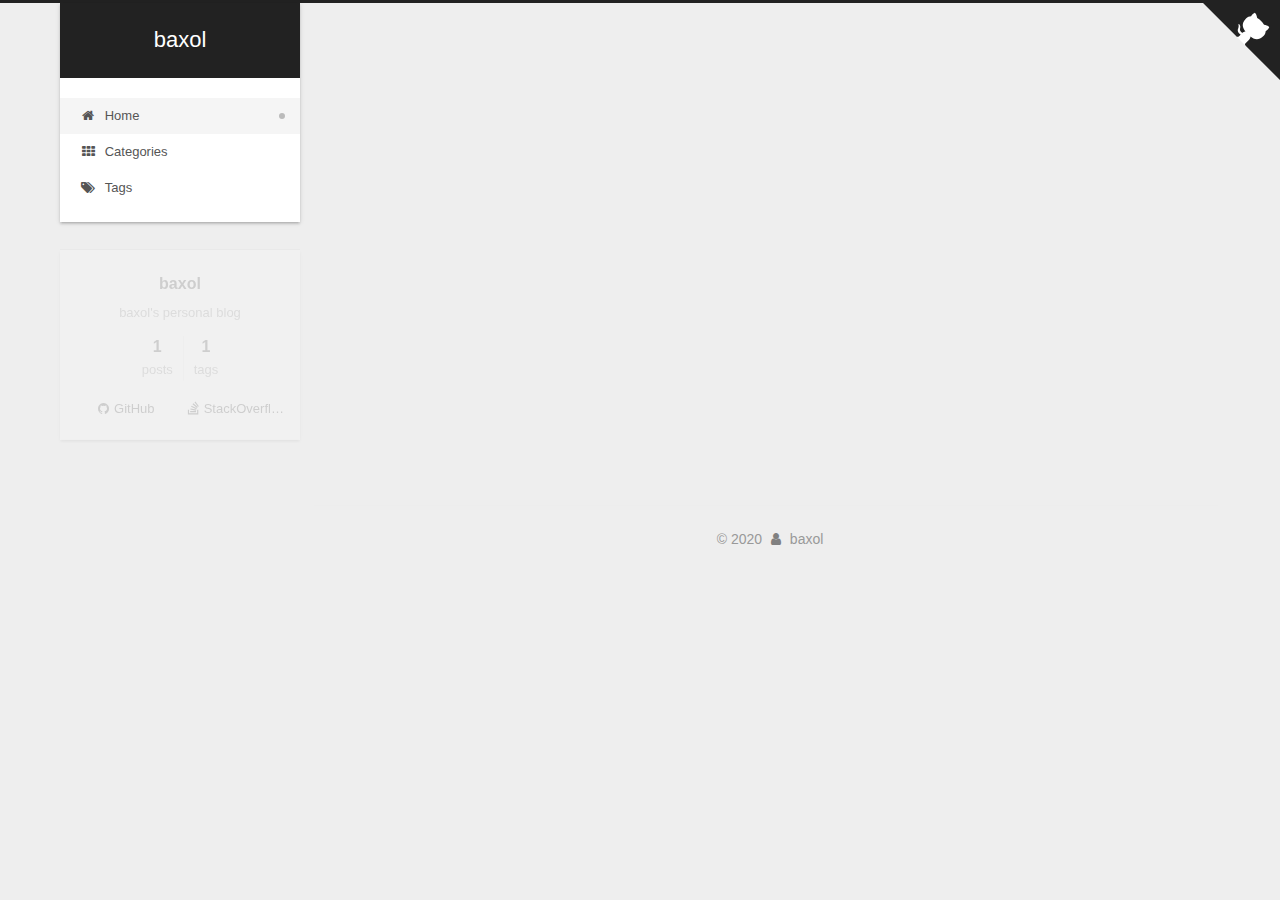
==== commit 76aa6174: "Site updated: 2020-03-29 11:13:46" ====
--- a/index.html
+++ b/index.html
@@ -17,7 +17,7 @@
 
 <script id="hexo-configurations">
     var NexT = window.NexT || {};
-    var CONFIG = {"hostname":"baxol.github.io","root":"/","scheme":"Gemini","version":"7.7.2","exturl":false,"sidebar":{"position":"left","display":"post","padding":18,"offset":12,"onmobile":false},"copycode":{"enable":false,"show_result":false,"style":null},"back2top":{"enable":true,"sidebar":false,"scrollpercent":false},"bookmark":{"enable":false,"color":"#222","save":"auto"},"fancybox":false,"mediumzoom":false,"lazyload":false,"pangu":false,"comments":{"style":"tabs","active":null,"storage":true,"lazyload":false,"nav":null},"algolia":{"hits":{"per_page":10},"labels":{"input_placeholder":"Search for Posts","hits_empty":"We didn't find any results for the search: ${query}","hits_stats":"${hits} results found in ${time} ms"}},"localsearch":{"enable":false,"trigger":"auto","top_n_per_article":1,"unescape":false,"preload":false},"motion":{"enable":true,"async":false,"transition":{"post_block":"fadeIn","post_header":"slideDownIn","post_body":"slideDownIn","coll_header":"slideLeftIn","sidebar":"slideUpIn"}}};
+    var CONFIG = {"hostname":"baxol.github.io","root":"/","scheme":"Gemini","version":"7.7.2","exturl":false,"sidebar":{"position":"left","display":"post","padding":18,"offset":12,"onmobile":false},"copycode":{"enable":true,"show_result":true,"style":null},"back2top":{"enable":true,"sidebar":false,"scrollpercent":false},"bookmark":{"enable":false,"color":"#222","save":"auto"},"fancybox":false,"mediumzoom":false,"lazyload":false,"pangu":false,"comments":{"style":"tabs","active":null,"storage":true,"lazyload":false,"nav":null},"algolia":{"hits":{"per_page":10},"labels":{"input_placeholder":"Search for Posts","hits_empty":"We didn't find any results for the search: ${query}","hits_stats":"${hits} results found in ${time} ms"}},"localsearch":{"enable":false,"trigger":"auto","top_n_per_article":1,"unescape":false,"preload":false},"motion":{"enable":true,"async":false,"transition":{"post_block":"fadeIn","post_header":"slideDownIn","post_body":"slideDownIn","coll_header":"slideLeftIn","sidebar":"slideUpIn"}}};
   </script>
 
   <meta name="description" content="baxol&#39;s personal blog">
@@ -115,24 +115,14 @@
     <a href="/" rel="section"><i class="fa fa-fw fa-home"></i>Home</a>
 
   </li>
+        <li class="menu-item menu-item-categories">
+
+    <a href="/categories/" rel="section"><i class="fa fa-fw fa-th"></i>Categories</a>
+
+  </li>
         <li class="menu-item menu-item-tags">
 
     <a href="/tags/" rel="section"><i class="fa fa-fw fa-tags"></i>Tags</a>
-
-  </li>
-        <li class="menu-item menu-item-categories">
-
-    <a href="/categories/" rel="section"><i class="fa fa-fw fa-th"></i>Categories</a>
-
-  </li>
-        <li class="menu-item menu-item-archives">
-
-    <a href="/archives/" rel="section"><i class="fa fa-fw fa-archive"></i>Archives</a>
-
-  </li>
-        <li class="menu-item menu-item-sitemap">
-
-    <a href="/sitemap.xml" rel="section"><i class="fa fa-fw fa-sitemap"></i>Sitemap</a>
 
   </li>
   </ul>
@@ -149,6 +139,8 @@
     <i class="fa fa-arrow-up"></i>
     <span>0%</span>
   </div>
+
+  <a href="https://github.com/baxol" class="github-corner" title="Follow me on GitHub" aria-label="Follow me on GitHub" rel="noopener" target="_blank"><svg width="80" height="80" viewBox="0 0 250 250" aria-hidden="true"><path d="M0,0 L115,115 L130,115 L142,142 L250,250 L250,0 Z"></path><path d="M128.3,109.0 C113.8,99.7 119.0,89.6 119.0,89.6 C122.0,82.7 120.5,78.6 120.5,78.6 C119.2,72.0 123.4,76.3 123.4,76.3 C127.3,80.9 125.5,87.3 125.5,87.3 C122.9,97.6 130.6,101.9 134.4,103.2" fill="currentColor" style="transform-origin: 130px 106px;" class="octo-arm"></path><path d="M115.0,115.0 C114.9,115.1 118.7,116.5 119.8,115.4 L133.7,101.6 C136.9,99.2 139.9,98.4 142.2,98.6 C133.8,88.0 127.5,74.4 143.8,58.0 C148.5,53.4 154.0,51.2 159.7,51.0 C160.3,49.4 163.2,43.6 171.4,40.1 C171.4,40.1 176.1,42.5 178.8,56.2 C183.1,58.6 187.2,61.8 190.9,65.4 C194.5,69.0 197.7,73.2 200.1,77.6 C213.8,80.2 216.3,84.9 216.3,84.9 C212.7,93.1 206.9,96.0 205.4,96.6 C205.1,102.4 203.0,107.8 198.3,112.5 C181.9,128.9 168.3,122.5 157.7,114.1 C157.9,116.9 156.7,120.9 152.7,124.9 L141.0,136.5 C139.8,137.7 141.6,141.9 141.8,141.8 Z" fill="currentColor" class="octo-body"></path></svg></a>
 
 
     <main class="main">
@@ -178,7 +170,7 @@
       <header class="post-header">
         <h2 class="post-title" itemprop="name headline">
           
-            <a href="/2020/03/28/first-post/" class="post-title-link" itemprop="url">first-post</a>
+            <a href="/2020/03/28/first-post/" class="post-title-link" itemprop="url">Python example</a>
         </h2>
 
         <div class="post-meta">
@@ -190,6 +182,13 @@
 
               <time title="Created: 2020-03-28 19:02:38" itemprop="dateCreated datePublished" datetime="2020-03-28T19:02:38+01:00">2020-03-28</time>
             </span>
+              <span class="post-meta-item">
+                <span class="post-meta-item-icon">
+                  <i class="fa fa-calendar-check-o"></i>
+                </span>
+                <span class="post-meta-item-text">Edited on</span>
+                <time title="Modified: 2020-03-29 00:29:59" itemprop="dateModified" datetime="2020-03-29T00:29:59+01:00">2020-03-29</time>
+              </span>
 
           
 
@@ -202,76 +201,7 @@
     <div class="post-body" itemprop="articleBody">
 
       
-          
-      
-    </div>
-
-    
-    
-    
-      <footer class="post-footer">
-        <div class="post-eof"></div>
-      </footer>
-  </article>
-  
-  
-  
-
-        
-  
-  
-  <article itemscope itemtype="http://schema.org/Article" class="post-block" lang="en">
-    <link itemprop="mainEntityOfPage" href="http://baxol.github.io/2020/03/28/hello-world/">
-
-    <span hidden itemprop="author" itemscope itemtype="http://schema.org/Person">
-      <meta itemprop="image" content="/images/avatar.gif">
-      <meta itemprop="name" content="baxol">
-      <meta itemprop="description" content="baxol's personal blog">
-    </span>
-
-    <span hidden itemprop="publisher" itemscope itemtype="http://schema.org/Organization">
-      <meta itemprop="name" content="baxol">
-    </span>
-      <header class="post-header">
-        <h2 class="post-title" itemprop="name headline">
-          
-            <a href="/2020/03/28/hello-world/" class="post-title-link" itemprop="url">Hello World</a>
-        </h2>
-
-        <div class="post-meta">
-            <span class="post-meta-item">
-              <span class="post-meta-item-icon">
-                <i class="fa fa-calendar-o"></i>
-              </span>
-              <span class="post-meta-item-text">Posted on</span>
-
-              <time title="Created: 2020-03-28 18:23:17" itemprop="dateCreated datePublished" datetime="2020-03-28T18:23:17+01:00">2020-03-28</time>
-            </span>
-
-          
-
-        </div>
-      </header>
-
-    
-    
-    
-    <div class="post-body" itemprop="articleBody">
-
-      
-          <p>Welcome to <a href="https://hexo.io/" target="_blank" rel="noopener">Hexo</a>! This is your very first post. Check <a href="https://hexo.io/docs/" target="_blank" rel="noopener">documentation</a> for more info. If you get any problems when using Hexo, you can find the answer in <a href="https://hexo.io/docs/troubleshooting.html" target="_blank" rel="noopener">troubleshooting</a> or you can ask me on <a href="https://github.com/hexojs/hexo/issues" target="_blank" rel="noopener">GitHub</a>.</p>
-<h2 id="Quick-Start"><a href="#Quick-Start" class="headerlink" title="Quick Start"></a>Quick Start</h2><h3 id="Create-a-new-post"><a href="#Create-a-new-post" class="headerlink" title="Create a new post"></a>Create a new post</h3><figure class="highlight bash"><table><tr><td class="gutter"><pre><span class="line">1</span><br></pre></td><td class="code"><pre><span class="line">$ hexo new <span class="string">"My New Post"</span></span><br></pre></td></tr></table></figure>
-
-<p>More info: <a href="https://hexo.io/docs/writing.html" target="_blank" rel="noopener">Writing</a></p>
-<h3 id="Run-server"><a href="#Run-server" class="headerlink" title="Run server"></a>Run server</h3><figure class="highlight bash"><table><tr><td class="gutter"><pre><span class="line">1</span><br></pre></td><td class="code"><pre><span class="line">$ hexo server</span><br></pre></td></tr></table></figure>
-
-<p>More info: <a href="https://hexo.io/docs/server.html" target="_blank" rel="noopener">Server</a></p>
-<h3 id="Generate-static-files"><a href="#Generate-static-files" class="headerlink" title="Generate static files"></a>Generate static files</h3><figure class="highlight bash"><table><tr><td class="gutter"><pre><span class="line">1</span><br></pre></td><td class="code"><pre><span class="line">$ hexo generate</span><br></pre></td></tr></table></figure>
-
-<p>More info: <a href="https://hexo.io/docs/generating.html" target="_blank" rel="noopener">Generating</a></p>
-<h3 id="Deploy-to-remote-sites"><a href="#Deploy-to-remote-sites" class="headerlink" title="Deploy to remote sites"></a>Deploy to remote sites</h3><figure class="highlight bash"><table><tr><td class="gutter"><pre><span class="line">1</span><br></pre></td><td class="code"><pre><span class="line">$ hexo deploy</span><br></pre></td></tr></table></figure>
-
-<p>More info: <a href="https://hexo.io/docs/one-command-deployment.html" target="_blank" rel="noopener">Deployment</a></p>
+          <figure class="highlight python"><table><tr><td class="gutter"><pre><span class="line">1</span><br><span class="line">2</span><br><span class="line">3</span><br><span class="line">4</span><br><span class="line">5</span><br><span class="line">6</span><br><span class="line">7</span><br><span class="line">8</span><br><span class="line">9</span><br><span class="line">10</span><br></pre></td><td class="code"><pre><span class="line"><span class="class"><span class="keyword">class</span> <span class="title">Person</span>:</span></span><br><span class="line">  <span class="function"><span class="keyword">def</span> <span class="title">__init__</span><span class="params">(mysillyobject, name, age)</span>:</span></span><br><span class="line">    mysillyobject.name = name</span><br><span class="line">    mysillyobject.age = age</span><br><span class="line"></span><br><span class="line">  <span class="function"><span class="keyword">def</span> <span class="title">myfunc</span><span class="params">(abc)</span>:</span></span><br><span class="line">    print(<span class="string">"Hello my name is "</span> + abc.name)</span><br><span class="line"></span><br><span class="line">p1 = Person(<span class="string">"John"</span>, <span class="number">36</span>)</span><br><span class="line">p1.myfunc()</span><br></pre></td></tr></table></figure>
 
       
     </div>
@@ -352,11 +282,16 @@
 <div class="site-state-wrap motion-element">
   <nav class="site-state">
       <div class="site-state-item site-state-posts">
-          <a href="/archives/">
-        
-          <span class="site-state-item-count">2</span>
+          <a href="/archives">
+          <span class="site-state-item-count">1</span>
           <span class="site-state-item-name">posts</span>
         </a>
+      </div>
+      <div class="site-state-item site-state-tags">
+            <a href="/tags/">
+          
+        <span class="site-state-item-count">1</span>
+        <span class="site-state-item-name">tags</span></a>
       </div>
   </nav>
 </div>
@@ -396,8 +331,6 @@
   </span>
   <span class="author" itemprop="copyrightHolder">baxol</span>
 </div>
-  <div class="powered-by">Powered by <a href="https://hexo.io/" class="theme-link" rel="noopener" target="_blank">Hexo</a> & <a href="https://theme-next.org/" class="theme-link" rel="noopener" target="_blank">NexT.Gemini</a>
-  </div>
 
         
 
@@ -414,6 +347,7 @@
 
   
   <script src="/lib/anime.min.js"></script>
+  <script src="/lib/pjax/pjax.min.js"></script>
   <script src="/lib/velocity/velocity.min.js"></script>
   <script src="/lib/velocity/velocity.ui.min.js"></script>
 
@@ -427,28 +361,89 @@
 
 <script src="/js/next-boot.js"></script>
 
-
-
-
-  
-
-
-
-
-
-
-
-
-
-
-
-
-
-
-
-  
-
-  
-
+  <script>
+var pjax = new Pjax({
+  selectors: [
+    'head title',
+    '#page-configurations',
+    '.content-wrap',
+    '.post-toc-wrap',
+    '.languages',
+    '#pjax'
+  ],
+  switches: {
+    '.post-toc-wrap': Pjax.switches.innerHTML
+  },
+  analytics: false,
+  cacheBust: false,
+  scrollTo : !CONFIG.bookmark.enable
+});
+
+window.addEventListener('pjax:success', () => {
+  document.querySelectorAll('script[data-pjax], script#page-configurations, #pjax script').forEach(element => {
+    var code = element.text || element.textContent || element.innerHTML || '';
+    var parent = element.parentNode;
+    parent.removeChild(element);
+    var script = document.createElement('script');
+    if (element.id) {
+      script.id = element.id;
+    }
+    if (element.className) {
+      script.className = element.className;
+    }
+    if (element.type) {
+      script.type = element.type;
+    }
+    if (element.src) {
+      script.src = element.src;
+      // Force synchronous loading of peripheral JS.
+      script.async = false;
+    }
+    if (element.getAttribute('pjax') !== null) {
+      script.setAttribute('pjax', '');
+    }
+    if (code !== '') {
+      script.appendChild(document.createTextNode(code));
+    }
+    parent.appendChild(script);
+  });
+  NexT.boot.refresh();
+  // Define Motion Sequence & Bootstrap Motion.
+  if (CONFIG.motion.enable) {
+    NexT.motion.integrator
+      .init()
+      .add(NexT.motion.middleWares.subMenu)
+      .add(NexT.motion.middleWares.postList)
+      .bootstrap();
+  }
+  NexT.utils.updateSidebarPosition();
+});
+</script>
+
+
+
+
+  
+
+
+
+
+
+
+
+
+
+
+
+
+
+
+
+    <div id="pjax">
+  
+
+  
+
+    </div>
 </body>
 </html>
--- a/css/main.css
+++ b/css/main.css
@@ -409,10 +409,35 @@
   transform: rotate(45deg);
   top: -5px;
 }
+.highlight-container {
+  position: relative;
+}
+.highlight-container:hover .copy-btn,
+.highlight-container .copy-btn:focus {
+  opacity: 1;
+}
+.copy-btn {
+  color: #333;
+  cursor: pointer;
+  line-height: 1.6;
+  opacity: 0;
+  padding: 2px 6px;
+  position: absolute;
+  transition-delay: 0s;
+  transition-duration: 0.2s;
+  transition-timing-function: ease-in-out;
+  background-color: #eee;
+  background-image: linear-gradient(#fcfcfc, #eee);
+  border: 1px solid #d5d5d5;
+  border-radius: 3px;
+  font-size: 0.8125em;
+  right: 4px;
+  top: 8px;
+}
 .highlight,
 pre {
-  background: #f7f7f7;
-  color: #4d4d4c;
+  background: #262626;
+  color: #9e9e9e;
   line-height: 1.6;
   margin: 0 auto 20px;
 }
@@ -429,7 +454,7 @@
   word-wrap: break-word;
 }
 .highlight *::selection {
-  background: #d6d6d6;
+  background: #303030;
 }
 .highlight pre {
   border: 0;
@@ -446,8 +471,8 @@
   padding: 0;
 }
 .highlight figcaption {
-  background: #eff2f3;
-  color: #4d4d4c;
+  background: #262626;
+  color: #9e9e9e;
   display: flex;
   font-size: 0.875em;
   justify-content: space-between;
@@ -455,10 +480,10 @@
   padding: 0.5em;
 }
 .highlight figcaption a {
-  color: #4d4d4c;
+  color: #9e9e9e;
 }
 .highlight figcaption a:hover {
-  border-bottom-color: #4d4d4c;
+  border-bottom-color: #9e9e9e;
 }
 .highlight .gutter {
   -moz-user-select: none;
@@ -467,14 +492,14 @@
   user-select: none;
 }
 .highlight .gutter pre {
-  background: #eff2f3;
-  color: #869194;
+  background: #262626;
+  color: #6a6a6a;
   padding-left: 10px;
   padding-right: 10px;
   text-align: right;
 }
 .highlight .code pre {
-  background: #f7f7f7;
+  background: #262626;
   padding-left: 10px;
   width: 100%;
 }
@@ -490,26 +515,26 @@
 }
 pre code {
   background: none;
-  color: #4d4d4c;
+  color: #9e9e9e;
   font-size: 0.875em;
   padding: 0;
   text-shadow: none;
 }
 pre .deletion {
-  background: #fdd;
+  background: #800000;
 }
 pre .addition {
-  background: #dfd;
+  background: #008000;
 }
 pre .meta {
-  color: #eab700;
+  color: #a68f01;
   -moz-user-select: none;
   -ms-user-select: none;
   -webkit-user-select: none;
   user-select: none;
 }
 pre .comment {
-  color: #8e908c;
+  color: #6a6a6a;
 }
 pre .variable,
 pre .attribute,
@@ -524,7 +549,7 @@
 pre .css .id,
 pre .css .class,
 pre .css .pseudo {
-  color: #c82829;
+  color: #ff511a;
 }
 pre .number,
 pre .preprocessor,
@@ -534,7 +559,7 @@
 pre .params,
 pre .constant,
 pre .command {
-  color: #f5871f;
+  color: #dd7202;
 }
 pre .ruby .class .title,
 pre .css .rules .attribute,
@@ -547,11 +572,11 @@
 pre .xml .cdata,
 pre .special,
 pre .formula {
-  color: #718c00;
+  color: #4ca340;
 }
 pre .title,
 pre .css .hexcolor {
-  color: #3e999f;
+  color: #07a38f;
 }
 pre .function,
 pre .python .decorator,
@@ -561,11 +586,11 @@
 pre .perl .sub,
 pre .javascript .title,
 pre .coffeescript .title {
-  color: #4271ae;
+  color: #3294ff;
 }
 pre .keyword,
 pre .javascript .function {
-  color: #8959a8;
+  color: #cc62fe;
 }
 .blockquote-center {
   border-left: none;
@@ -1130,6 +1155,74 @@
 .use-motion .menu-item {
   opacity: 0;
 }
+.github-corner :hover .octo-arm {
+  animation: octocat-wave 560ms ease-in-out;
+}
+.github-corner svg {
+  border: 0;
+  color: #fff;
+  fill: #222;
+  position: absolute;
+  right: 0;
+  top: 0;
+  z-index: 1000;
+}
+@media (max-width: 991px) {
+  .github-corner svg {
+    color: #222;
+    fill: #fff;
+  }
+  .github-corner .github-corner:hover .octo-arm {
+    animation: none;
+  }
+  .github-corner .github-corner .octo-arm {
+    animation: octocat-wave 560ms ease-in-out;
+  }
+}
+@-moz-keyframes octocat-wave {
+  0%, 100% {
+    transform: rotate(0);
+  }
+  20%, 60% {
+    transform: rotate(-25deg);
+  }
+  40%, 80% {
+    transform: rotate(10deg);
+  }
+}
+@-webkit-keyframes octocat-wave {
+  0%, 100% {
+    transform: rotate(0);
+  }
+  20%, 60% {
+    transform: rotate(-25deg);
+  }
+  40%, 80% {
+    transform: rotate(10deg);
+  }
+}
+@-o-keyframes octocat-wave {
+  0%, 100% {
+    transform: rotate(0);
+  }
+  20%, 60% {
+    transform: rotate(-25deg);
+  }
+  40%, 80% {
+    transform: rotate(10deg);
+  }
+}
+@keyframes octocat-wave {
+  0%, 100% {
+    transform: rotate(0);
+  }
+  20%, 60% {
+    transform: rotate(-25deg);
+  }
+  40%, 80% {
+    transform: rotate(10deg);
+  }
+}
 .sidebar {
   background: #222;
   bottom: 0;
@@ -1194,7 +1287,7 @@
 }
 .links-of-author a::before,
 .links-of-author span.exturl::before {
-  background: #a7e8e3;
+  background: #4b5383;
   border-radius: 50%;
   content: ' ';
   display: inline-block;
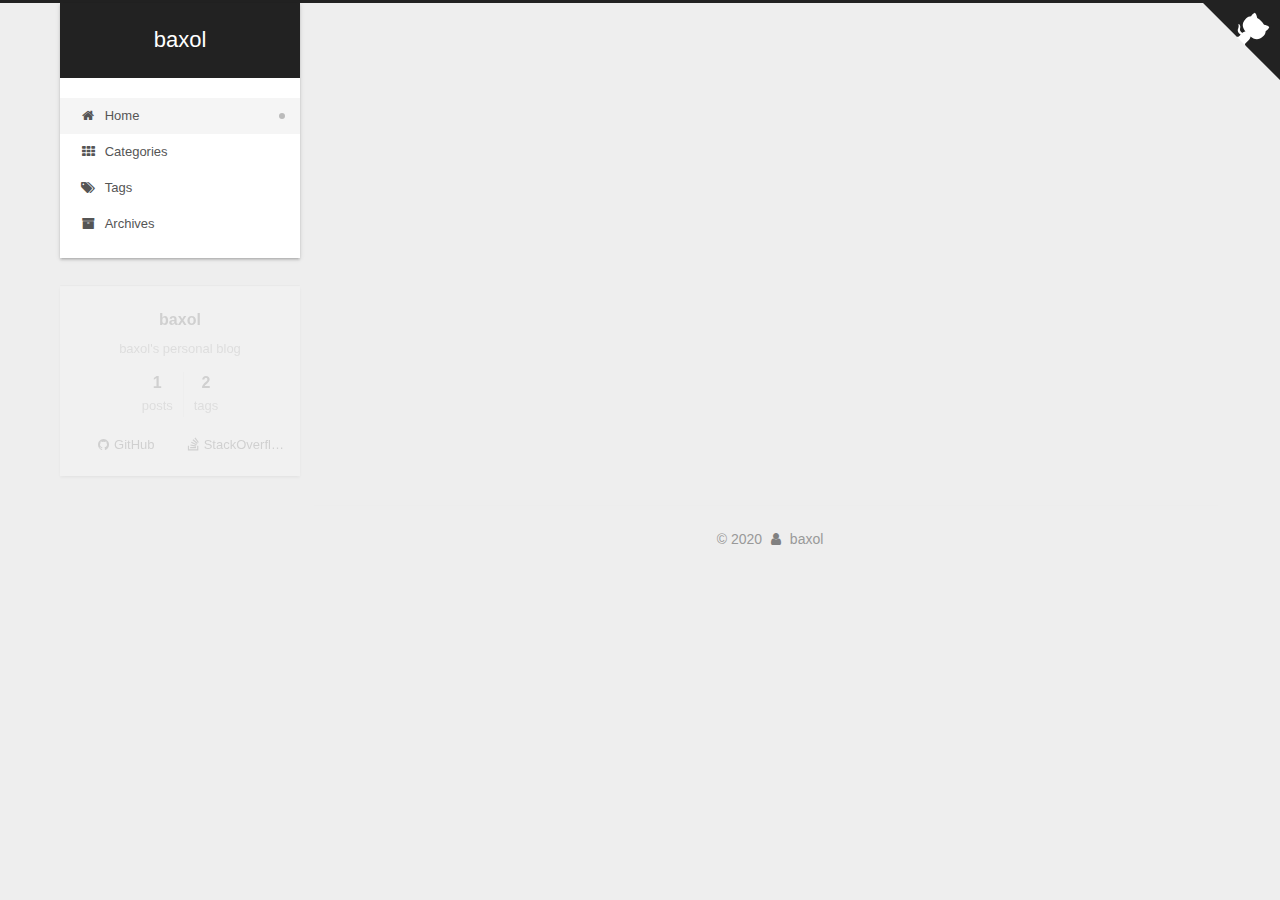
==== commit 2a32f747: "Site updated: 2020-03-29 19:32:04" ====
--- a/index.html
+++ b/index.html
@@ -125,6 +125,11 @@
     <a href="/tags/" rel="section"><i class="fa fa-fw fa-tags"></i>Tags</a>
 
   </li>
+        <li class="menu-item menu-item-archives">
+
+    <a href="/archives/" rel="section"><i class="fa fa-fw fa-archive"></i>Archives</a>
+
+  </li>
   </ul>
 </nav>
 
@@ -187,7 +192,7 @@
                   <i class="fa fa-calendar-check-o"></i>
                 </span>
                 <span class="post-meta-item-text">Edited on</span>
-                <time title="Modified: 2020-03-29 00:29:59" itemprop="dateModified" datetime="2020-03-29T00:29:59+01:00">2020-03-29</time>
+                <time title="Modified: 2020-03-29 19:00:10" itemprop="dateModified" datetime="2020-03-29T19:00:10+02:00">2020-03-29</time>
               </span>
 
           
@@ -282,7 +287,8 @@
 <div class="site-state-wrap motion-element">
   <nav class="site-state">
       <div class="site-state-item site-state-posts">
-          <a href="/archives">
+          <a href="/archives/">
+        
           <span class="site-state-item-count">1</span>
           <span class="site-state-item-name">posts</span>
         </a>
@@ -290,7 +296,7 @@
       <div class="site-state-item site-state-tags">
             <a href="/tags/">
           
-        <span class="site-state-item-count">1</span>
+        <span class="site-state-item-count">2</span>
         <span class="site-state-item-name">tags</span></a>
       </div>
   </nav>
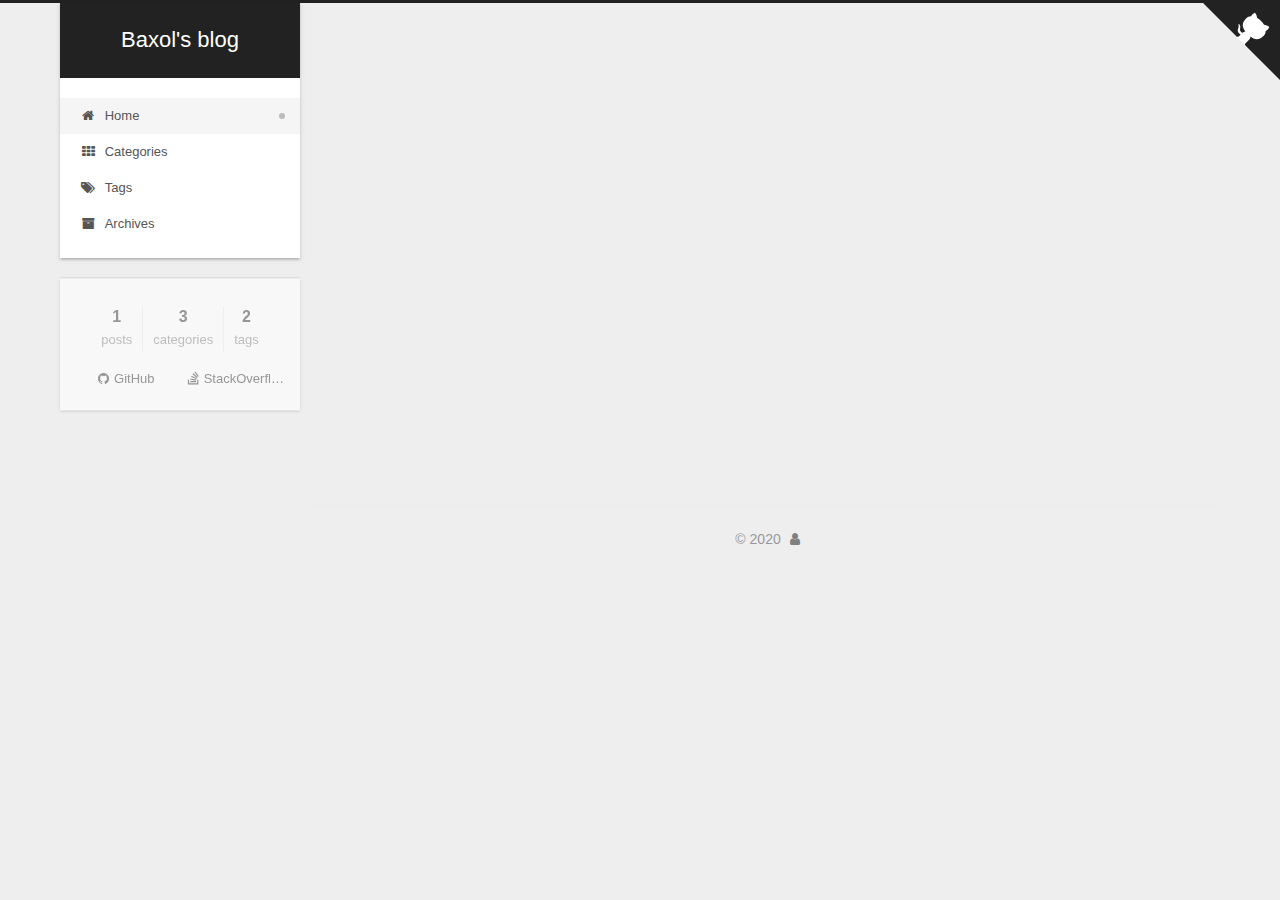
==== commit fa1f3822: "Site updated: 2020-03-29 20:03:33" ====
--- a/index.html
+++ b/index.html
@@ -20,14 +20,11 @@
     var CONFIG = {"hostname":"baxol.github.io","root":"/","scheme":"Gemini","version":"7.7.2","exturl":false,"sidebar":{"position":"left","display":"post","padding":18,"offset":12,"onmobile":false},"copycode":{"enable":true,"show_result":true,"style":null},"back2top":{"enable":true,"sidebar":false,"scrollpercent":false},"bookmark":{"enable":false,"color":"#222","save":"auto"},"fancybox":false,"mediumzoom":false,"lazyload":false,"pangu":false,"comments":{"style":"tabs","active":null,"storage":true,"lazyload":false,"nav":null},"algolia":{"hits":{"per_page":10},"labels":{"input_placeholder":"Search for Posts","hits_empty":"We didn't find any results for the search: ${query}","hits_stats":"${hits} results found in ${time} ms"}},"localsearch":{"enable":false,"trigger":"auto","top_n_per_article":1,"unescape":false,"preload":false},"motion":{"enable":true,"async":false,"transition":{"post_block":"fadeIn","post_header":"slideDownIn","post_body":"slideDownIn","coll_header":"slideLeftIn","sidebar":"slideUpIn"}}};
   </script>
 
-  <meta name="description" content="baxol&#39;s personal blog">
-<meta property="og:type" content="website">
-<meta property="og:title" content="baxol">
+  <meta property="og:type" content="website">
+<meta property="og:title" content="Baxol&#39;s blog">
 <meta property="og:url" content="http://baxol.github.io/index.html">
-<meta property="og:site_name" content="baxol">
-<meta property="og:description" content="baxol&#39;s personal blog">
+<meta property="og:site_name" content="Baxol&#39;s blog">
 <meta property="og:locale" content="en_US">
-<meta property="article:author" content="baxol">
 <meta name="twitter:card" content="summary">
 
 <link rel="canonical" href="http://baxol.github.io/">
@@ -43,7 +40,7 @@
   };
 </script>
 
-  <title>baxol</title>
+  <title>Baxol's blog</title>
   
 
 
@@ -94,7 +91,7 @@
 
     <a href="/" class="brand" rel="start">
       <span class="logo-line-before"><i></i></span>
-      <h1 class="site-title">baxol</h1>
+      <h1 class="site-title">Baxol's blog</h1>
       <span class="logo-line-after"><i></i></span>
     </a>
   </div>
@@ -165,12 +162,12 @@
 
     <span hidden itemprop="author" itemscope itemtype="http://schema.org/Person">
       <meta itemprop="image" content="/images/avatar.gif">
-      <meta itemprop="name" content="baxol">
-      <meta itemprop="description" content="baxol's personal blog">
+      <meta itemprop="name" content="">
+      <meta itemprop="description" content="">
     </span>
 
     <span hidden itemprop="publisher" itemscope itemtype="http://schema.org/Organization">
-      <meta itemprop="name" content="baxol">
+      <meta itemprop="name" content="Baxol's blog">
     </span>
       <header class="post-header">
         <h2 class="post-title" itemprop="name headline">
@@ -192,8 +189,25 @@
                   <i class="fa fa-calendar-check-o"></i>
                 </span>
                 <span class="post-meta-item-text">Edited on</span>
-                <time title="Modified: 2020-03-29 19:00:10" itemprop="dateModified" datetime="2020-03-29T19:00:10+02:00">2020-03-29</time>
+                <time title="Modified: 2020-03-29 19:46:40" itemprop="dateModified" datetime="2020-03-29T19:46:40+02:00">2020-03-29</time>
               </span>
+            <span class="post-meta-item">
+              <span class="post-meta-item-icon">
+                <i class="fa fa-folder-o"></i>
+              </span>
+              <span class="post-meta-item-text">In</span>
+                <span itemprop="about" itemscope itemtype="http://schema.org/Thing">
+                  <a href="/categories/programming/" itemprop="url" rel="index"><span itemprop="name">programming</span></a>
+                </span>
+                  , 
+                <span itemprop="about" itemscope itemtype="http://schema.org/Thing">
+                  <a href="/categories/programming/development/" itemprop="url" rel="index"><span itemprop="name">development</span></a>
+                </span>
+                  , 
+                <span itemprop="about" itemscope itemtype="http://schema.org/Thing">
+                  <a href="/categories/programming/development/ass/" itemprop="url" rel="index"><span itemprop="name">ass</span></a>
+                </span>
+            </span>
 
           
 
@@ -281,8 +295,8 @@
 
       <div class="site-overview-wrap sidebar-panel">
         <div class="site-author motion-element" itemprop="author" itemscope itemtype="http://schema.org/Person">
-  <p class="site-author-name" itemprop="name">baxol</p>
-  <div class="site-description" itemprop="description">baxol's personal blog</div>
+  <p class="site-author-name" itemprop="name"></p>
+  <div class="site-description" itemprop="description"></div>
 </div>
 <div class="site-state-wrap motion-element">
   <nav class="site-state">
@@ -293,6 +307,12 @@
           <span class="site-state-item-name">posts</span>
         </a>
       </div>
+      <div class="site-state-item site-state-categories">
+            <a href="/categories/">
+          
+        <span class="site-state-item-count">3</span>
+        <span class="site-state-item-name">categories</span></a>
+      </div>
       <div class="site-state-item site-state-tags">
             <a href="/tags/">
           
@@ -335,7 +355,7 @@
   <span class="with-love">
     <i class="fa fa-user"></i>
   </span>
-  <span class="author" itemprop="copyrightHolder">baxol</span>
+  <span class="author" itemprop="copyrightHolder"></span>
 </div>
 
         
--- a/css/main.css
+++ b/css/main.css
@@ -1287,7 +1287,7 @@
 }
 .links-of-author a::before,
 .links-of-author span.exturl::before {
-  background: #4b5383;
+  background: #b999fe;
   border-radius: 50%;
   content: ' ';
   display: inline-block;
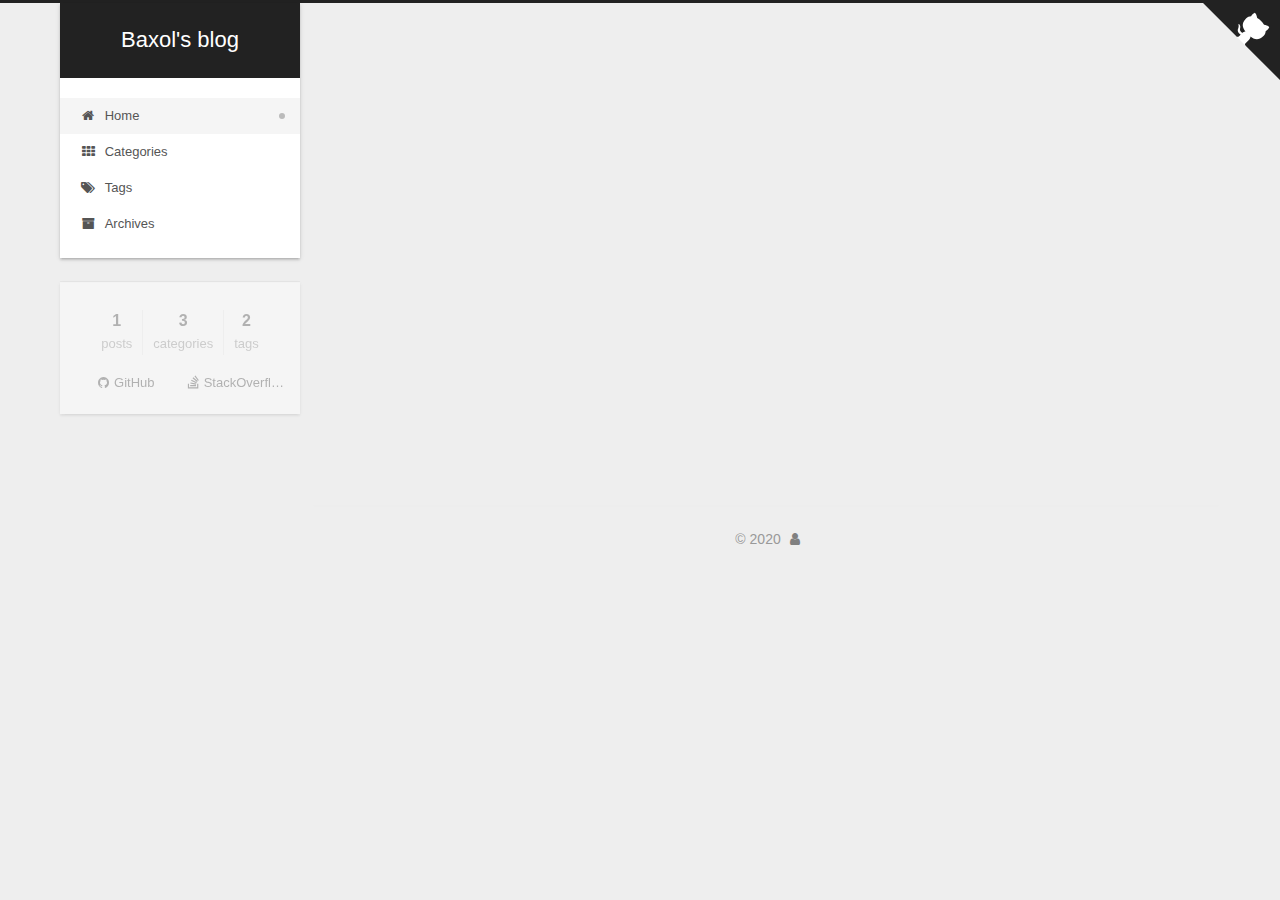
==== commit 6b91aac8: "Site updated: 2020-03-29 20:24:11" ====
--- a/index.html
+++ b/index.html
@@ -189,7 +189,7 @@
                   <i class="fa fa-calendar-check-o"></i>
                 </span>
                 <span class="post-meta-item-text">Edited on</span>
-                <time title="Modified: 2020-03-29 19:46:40" itemprop="dateModified" datetime="2020-03-29T19:46:40+02:00">2020-03-29</time>
+                <time title="Modified: 2020-03-29 20:23:53" itemprop="dateModified" datetime="2020-03-29T20:23:53+02:00">2020-03-29</time>
               </span>
             <span class="post-meta-item">
               <span class="post-meta-item-icon">
@@ -220,7 +220,7 @@
     <div class="post-body" itemprop="articleBody">
 
       
-          <figure class="highlight python"><table><tr><td class="gutter"><pre><span class="line">1</span><br><span class="line">2</span><br><span class="line">3</span><br><span class="line">4</span><br><span class="line">5</span><br><span class="line">6</span><br><span class="line">7</span><br><span class="line">8</span><br><span class="line">9</span><br><span class="line">10</span><br></pre></td><td class="code"><pre><span class="line"><span class="class"><span class="keyword">class</span> <span class="title">Person</span>:</span></span><br><span class="line">  <span class="function"><span class="keyword">def</span> <span class="title">__init__</span><span class="params">(mysillyobject, name, age)</span>:</span></span><br><span class="line">    mysillyobject.name = name</span><br><span class="line">    mysillyobject.age = age</span><br><span class="line"></span><br><span class="line">  <span class="function"><span class="keyword">def</span> <span class="title">myfunc</span><span class="params">(abc)</span>:</span></span><br><span class="line">    print(<span class="string">"Hello my name is "</span> + abc.name)</span><br><span class="line"></span><br><span class="line">p1 = Person(<span class="string">"John"</span>, <span class="number">36</span>)</span><br><span class="line">p1.myfunc()</span><br></pre></td></tr></table></figure>
+          <figure class="highlight python"><table><tr><td class="gutter"><pre><span class="line">1</span><br><span class="line">2</span><br><span class="line">3</span><br><span class="line">4</span><br><span class="line">5</span><br><span class="line">6</span><br><span class="line">7</span><br><span class="line">8</span><br><span class="line">9</span><br><span class="line">10</span><br></pre></td><td class="code"><pre><span class="line"><span class="class"><span class="keyword">class</span> <span class="title">Person</span>:</span></span><br><span class="line">  <span class="function"><span class="keyword">def</span> <span class="title">__init__</span><span class="params">(mysillyobject, name, age)</span>:</span></span><br><span class="line">    mysillyobject.name = name</span><br><span class="line">    mysillyobject.age = age</span><br><span class="line"></span><br><span class="line">  <span class="function"><span class="keyword">def</span> <span class="title">myfunc</span><span class="params">(abc)</span>:</span></span><br><span class="line">    print(<span class="string">"Hello my name is: "</span> + abc.name)</span><br><span class="line"></span><br><span class="line">p1 = Person(<span class="string">"John"</span>, <span class="number">36</span>)</span><br><span class="line">p1.myfunc()</span><br></pre></td></tr></table></figure>
 
       
     </div>
--- a/css/main.css
+++ b/css/main.css
@@ -1287,7 +1287,7 @@
 }
 .links-of-author a::before,
 .links-of-author span.exturl::before {
-  background: #b999fe;
+  background: #590d5c;
   border-radius: 50%;
   content: ' ';
   display: inline-block;
